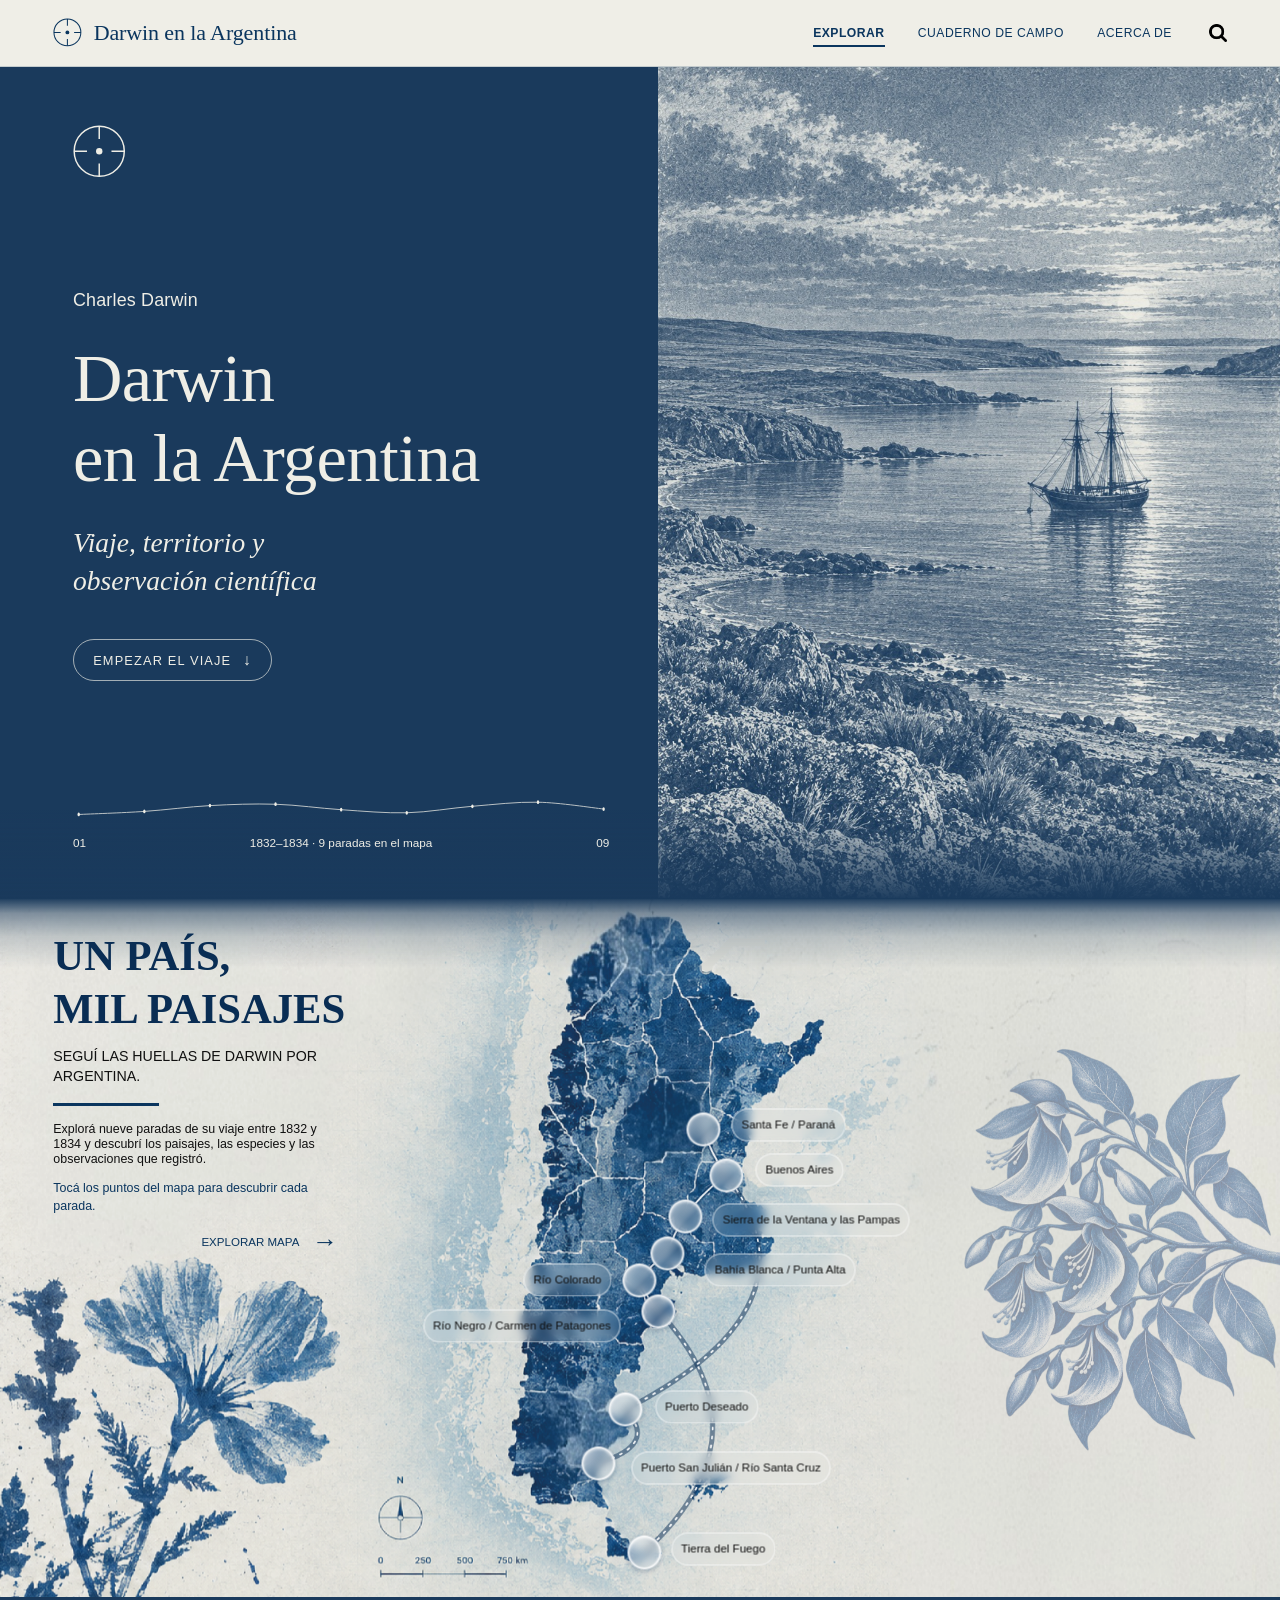
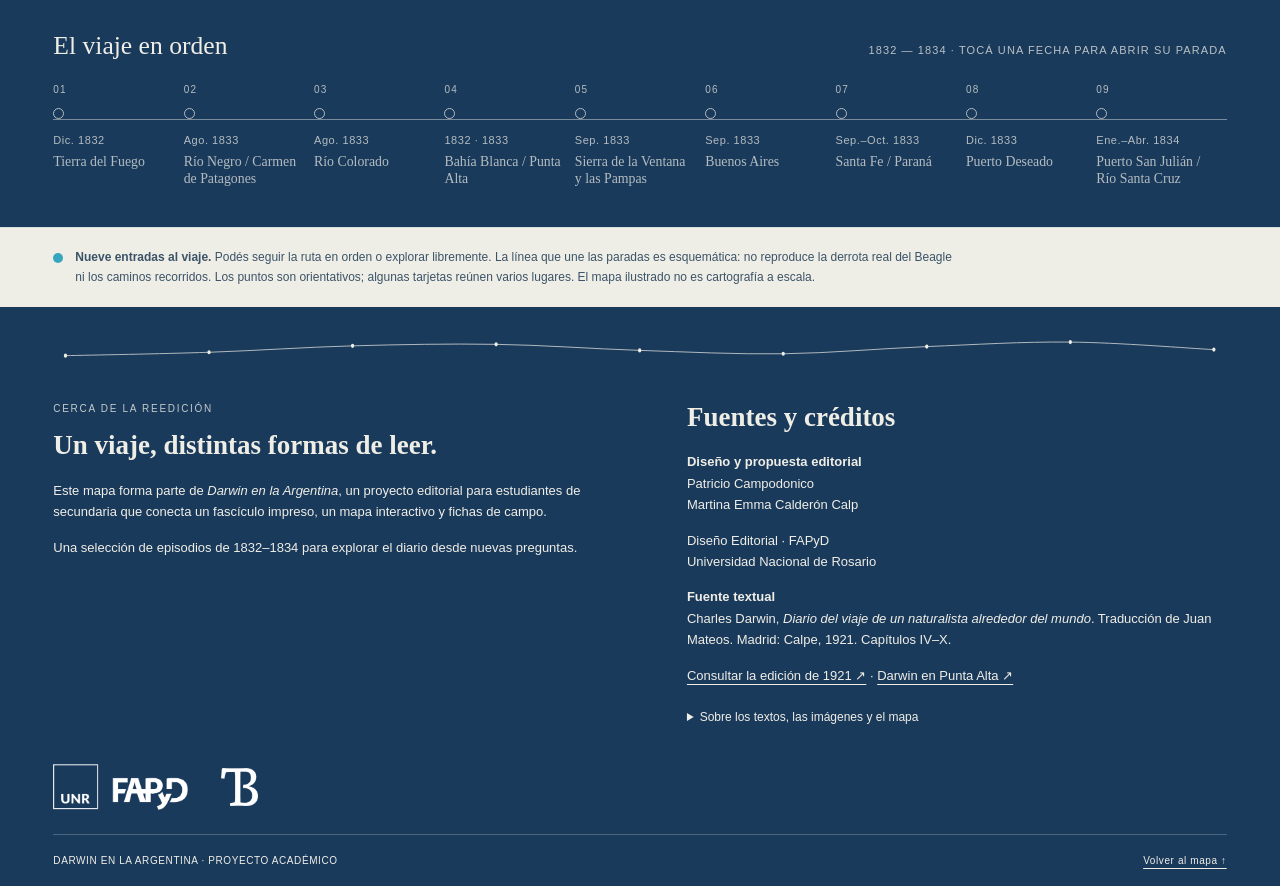
==== index.html @ 051389a2 "Darwin en la Argentina: web del proyecto (Explorar, Cuaderno de campo, Acerca de) Co-Authored-By: Cl" ====
<!doctype html>
<html lang="es-AR">
<head>
  <meta charset="utf-8">
  <meta name="viewport" content="width=device-width, initial-scale=1">
  <meta name="theme-color" content="#0a355e">
  <meta name="description" content="Explorá nueve paradas del viaje de Charles Darwin por Argentina entre 1832 y 1834. Un mapa para descubrir paisajes, observaciones e historias.">
  <title>Explorar — Darwin en la Argentina</title>
  <link rel="stylesheet" href="assets/fonts.css">
  <link rel="stylesheet" href="styles.css">
  <link rel="stylesheet" href="mejoras.css">
  <link rel="stylesheet" href="secciones.css">
  <script src="stops.js" defer></script>
  <script src="registros.js" defer></script>
  <script src="site.js" defer></script>
  <script src="app.js" defer></script>
</head>
<body>
  <a class="skip" href="#mapa">Saltar al mapa</a>
  <div class="site">
    <header class="header">
      <a class="brand" href="#" aria-label="Darwin en la Argentina, inicio">
        <svg class="brand-mark" viewBox="0 0 9 9" aria-hidden="true"><circle cx="4.5" cy="4.5" r="4.2"/><path d="M4.5 0.3V2.4M4.5 6.6V8.7M0.3 4.5H2.4M6.6 4.5H8.7"/><circle class="dot" cx="4.5" cy="4.5" r="0.6"/></svg><strong>Darwin en la Argentina</strong>
      </a>
      <button class="nav-toggle" type="button" aria-expanded="false" aria-controls="site-nav" aria-label="Abrir menú"><span aria-hidden="true"></span></button>
      <nav id="site-nav" aria-label="Navegación principal">
        <a class="current" href="#mapa" aria-current="page">EXPLORAR</a>
        <a href="cuaderno.html">CUADERNO DE CAMPO</a>
        <a href="acerca.html">ACERCA DE</a>
        <span class="future search" role="img" aria-label="Búsqueda, próximamente" title="Búsqueda pendiente"><img src="assets/imgImage2.png" alt="" width="20" height="20"></span>
      </nav>
    </header>
    <section class="cover" aria-labelledby="cover-title">
      <div class="cover-panel">
        <svg class="cover-mark" viewBox="0 0 9 9" aria-hidden="true"><circle cx="4.5" cy="4.5" r="4.3"/><path d="M4.5 0.2V2.4M4.5 6.6V8.8M0.2 4.5H2.4M6.6 4.5H8.8"/><circle class="dot" cx="4.5" cy="4.5" r="0.55"/></svg>
        <div class="cover-heading">
          <p class="cover-author">Charles Darwin</p>
          <h1 id="cover-title" class="cover-title">Darwin<br>en la Argentina</h1>
          <p class="cover-subtitle">Viaje, territorio y<br>observación científica</p>
          <a class="cover-start" href="#mapa">Empezar el viaje <span aria-hidden="true">↓</span></a>
        </div>
        <div class="cover-foot">
          <svg id="cover-route" class="cover-route" viewBox="0 0 188 9" preserveAspectRatio="none" aria-hidden="true"></svg>
          <p class="cover-range"><span>01</span><span>1832–1834 · 9 paradas en el mapa</span><span>09</span></p>
        </div>
      </div>
      <div class="cover-image" role="img" aria-label="Ilustración en cianotipo: el Beagle fondeado en Puerto San Julián al anochecer"></div>
    </section>
    <main id="explorar">
      <section class="intro" aria-labelledby="title">
        <h2 id="title">UN PAÍS,<br>MIL PAISAJES</h2>
        <p class="lead">SEGUÍ LAS HUELLAS DE DARWIN POR ARGENTINA.</p>
        <div class="rule" aria-hidden="true"></div>
        <p class="description">Explorá nueve paradas de su viaje entre 1832 y 1834 y descubrí los paisajes, las especies y las observaciones que registró.</p>
        <p class="map-instruction">Tocá los puntos del mapa para descubrir cada parada.</p>
        <button class="explore" type="button">EXPLORAR MAPA <span aria-hidden="true">→</span></button>
      </section>
      <div class="scene" id="mapa" role="group" aria-label="Mapa del recorrido de Darwin. Elegí una de las nueve paradas." tabindex="-1">
        <div class="scene-zoom">
          <img class="map-art" src="assets/imgFondooooooo.png" alt="Mapa ilustrado de Argentina en azul cianotipo, con motivos botánicos, rosa de los vientos y escala." width="1440" height="888" fetchpriority="high">
          <svg id="route" class="route" viewBox="0 0 1440 888" preserveAspectRatio="none" aria-hidden="true"></svg>
          <div id="markers"></div>
        </div>
      </div>
      <div class="botanical-accent" aria-hidden="true"></div>
      <aside id="card" class="card" aria-labelledby="card-title" hidden>
        <div class="card-toolbar"><span id="card-index"></span><span class="card-grip" aria-hidden="true"></span><button id="close-card" type="button" aria-label="Cerrar tarjeta y volver al mapa">×</button></div>
        <div class="card-scroll">
          <div class="card-copy"><h2 id="card-title" tabindex="-1"></h2><p class="editorial-label">Adaptación editorial · no es una cita textual</p><dl class="card-meta"><dt>Fecha</dt><dd id="card-date"></dd><dt>Lugar</dt><dd id="card-location"></dd></dl><div id="card-body"></div></div>
          <button type="button" class="zoomable" data-lightbox aria-label="Ampliar la ilustración"><img id="card-image" class="card-image" alt="" width="440" height="330"><span class="zoom-hint" aria-hidden="true">Ampliar ⤢</span></button>
          <p class="adaptation">Ilustración generada con ChatGPT. Interpretación visual, no registro documental.</p>
          <div class="card-copy card-references"><p id="card-source"></p><details><summary>Sobre esta ubicación</summary><p id="card-map-note"></p></details></div>
        </div>
        <nav class="card-nav" aria-label="Recorrer las paradas"><button type="button" id="card-prev"><span aria-hidden="true">←</span><span class="card-nav-text"><small>Anterior</small><b></b></span></button><button type="button" id="card-next"><span class="card-nav-text"><small>Siguiente</small><b></b></span><span aria-hidden="true">→</span></button></nav>
      </aside>
      <p id="announcement" class="sr-only" role="status" aria-live="polite"></p>
      <noscript><p class="noscript">Activá JavaScript para abrir las nueve tarjetas del mapa.</p></noscript>
    </main>
    <section class="timeline" aria-labelledby="timeline-title">
      <div class="timeline-head"><h2 id="timeline-title">El viaje en orden</h2><p>1832 — 1834 · tocá una fecha para abrir su parada</p></div>
      <ol id="timeline" class="timeline-track"></ol>
    </section>
    <div class="map-legend"><span class="legend-dot" aria-hidden="true"></span><p><strong>Nueve entradas al viaje.</strong> Podés seguir la ruta en orden o explorar libremente. La línea que une las paradas es esquemática: no reproduce la derrota real del Beagle ni los caminos recorridos. Los puntos son orientativos; algunas tarjetas reúnen varios lugares. El mapa ilustrado no es cartografía a escala.</p></div>
    <footer class="footer" aria-label="Sobre el proyecto, fuentes y créditos">
      <svg class="footer-route" viewBox="0 0 188 9" preserveAspectRatio="none" aria-hidden="true"><path d="M2 6 C5.83 5.85 17.33 5.53 25 5.1 C32.67 4.67 40.33 3.75 48 3.4 C55.67 3.05 63.33 2.80 71 3 C78.67 3.20 86.33 4.18 94 4.6 C101.67 5.02 109.33 5.67 117 5.5 C124.67 5.33 132.33 4.12 140 3.6 C147.67 3.08 155.33 2.27 163 2.4 C170.67 2.53 182.17 4.07 186 4.4"/><ellipse cx="2" cy="6" rx="0.26" ry="0.55"/><ellipse cx="25" cy="5.1" rx="0.26" ry="0.55"/><ellipse cx="48" cy="3.4" rx="0.26" ry="0.55"/><ellipse cx="71" cy="3" rx="0.26" ry="0.55"/><ellipse cx="94" cy="4.6" rx="0.26" ry="0.55"/><ellipse cx="117" cy="5.5" rx="0.26" ry="0.55"/><ellipse cx="140" cy="3.6" rx="0.26" ry="0.55"/><ellipse cx="163" cy="2.4" rx="0.26" ry="0.55"/><ellipse cx="186" cy="4.4" rx="0.26" ry="0.55"/></svg>
      <section aria-labelledby="about-title"><p class="footer-kicker">CERCA DE LA REEDICIÓN</p><h2 id="about-title">Un viaje, distintas formas de leer.</h2><p>Este mapa forma parte de <em>Darwin en la Argentina</em>, un proyecto editorial para estudiantes de secundaria que conecta un fascículo impreso, un mapa interactivo y fichas de campo.</p><p>Una selección de episodios de 1832–1834 para explorar el diario desde nuevas preguntas.</p></section>
      <section aria-labelledby="credits-title"><h2 id="credits-title">Fuentes y créditos</h2><p><strong>Diseño y propuesta editorial</strong><br>Patricio Campodonico<br>Martina Emma Calderón Calp</p><p>Diseño Editorial · FAPyD<br>Universidad Nacional de Rosario</p><p><strong>Fuente textual</strong><br>Charles Darwin, <em>Diario del viaje de un naturalista alrededor del mundo</em>. Traducción de Juan Mateos. Madrid: Calpe, 1921. Capítulos IV–X.</p><p><a href="https://idus.us.es/items/61a1eaa9-7061-4cf5-b1a0-3f38b5c7fd08" target="_blank" rel="noopener noreferrer">Consultar la edición de 1921 ↗</a> · <a href="https://museodarwin.com.ar/darwin-en-punta-alta/" target="_blank" rel="noopener noreferrer">Darwin en Punta Alta ↗</a></p><details class="credit-details"><summary>Sobre los textos, las imágenes y el mapa</summary><p>Los relatos son adaptaciones editoriales contrastadas con el diario. Las observaciones históricas reflejan el conocimiento y la perspectiva de su época.</p><p>El mapa y las imágenes de las tarjetas fueron generados con ChatGPT. Son interpretaciones visuales: no fotografías de los sitios ni reconstrucciones históricas verificadas. El contorno, las divisiones y la escala gráfica del mapa son ilustrativos.</p><p>Para consultar cartografía geográfica: <a href="https://mapa.ign.gob.ar/" target="_blank" rel="noopener noreferrer">Argenmap · Instituto Geográfico Nacional ↗</a>.</p></details></section>
      <div class="footer-logos"><img src="assets/logo-unr-fapyd.png" alt="UNR · FAPyD — Facultad de Arquitectura, Planeamiento y Diseño, Universidad Nacional de Rosario" class="logo-fapyd" loading="lazy"><img src="assets/logo-catedra-bergero.png" alt="Cátedra Bergero · Diseño Editorial" class="logo-catedra" loading="lazy"></div>
      <div class="footer-bottom"><span>DARWIN EN LA ARGENTINA · PROYECTO ACADÉMICO</span><a href="#mapa">Volver al mapa ↑</a></div>
    </footer>
  </div>
</body>
</html>
---- assets/fonts.css ----
@font-face {
  font-family: 'Fraunces';
  font-style: normal;
  font-weight: 400;
  font-display: swap;
  src: url(font-0.woff2) format('truetype');
}
@font-face {
  font-family: 'Inter';
  font-style: normal;
  font-weight: 400;
  font-display: swap;
  src: url(font-1.woff2) format('truetype');
}
@font-face {
  font-family: 'Inter';
  font-style: normal;
  font-weight: 600;
  font-display: swap;
  src: url(font-2.woff2) format('truetype');
}
@font-face {
  font-family: 'Inter';
  font-style: normal;
  font-weight: 700;
  font-display: swap;
  src: url(font-3.woff2) format('truetype');
}

@font-face {
  font-family: 'Playfair Display';
  font-style: normal;
  font-weight: 600;
  font-display: swap;
  src: url(playfair-display-semibold.ttf) format('truetype');
}

@font-face {
  font-family: 'Playfair Display';
  font-style: normal;
  font-weight: 400;
  font-display: swap;
  src: url(playfair-display.ttf) format('truetype');
}
@font-face {
  font-family: 'Playfair Display';
  font-style: italic;
  font-weight: 400;
  font-display: swap;
  src: url(playfair-display-italic.ttf) format('truetype');
}
---- styles.css ----
:root{--ink:#0a355e;--title:#092d54;--paper:#efeee6;--cyan:#35a6be;font-family:Inter,Arial,sans-serif;color:#101010;background:white;font-synthesis:none}
*{box-sizing:border-box}body{margin:0}button,a{-webkit-tap-highlight-color:transparent}button{font:inherit}button,a{touch-action:manipulation}button{cursor:pointer}a{color:inherit}button:focus-visible,a:focus-visible,[tabindex]:focus-visible{outline:3px solid var(--ink);outline-offset:5px}.skip{position:fixed;left:16px;top:-100px;padding:12px;background:white;z-index:50}.skip:focus{top:16px}.site{position:relative;width:100%;max-width:1920px;margin:auto;container-type:inline-size}.header{position:absolute;inset:0 0 auto;z-index:5;height:6.52778cqw;background:#cecece;display:flex;align-items:center;justify-content:space-between;padding:0 2.43cqw 0 4.16667cqw;color:var(--ink)}.brand{text-decoration:none;display:flex;flex-direction:column;gap:.14cqw}.brand strong{font-size:1.66667cqw;line-height:1.15;font-weight:700}.brand span{display:flex;align-items:center;gap:.35cqw;font-size:.97222cqw}.brand i{height:2px;background:var(--ink);width:10cqw}.header nav{display:flex;align-items:center;gap:2.57cqw;font-size:1.11111cqw;white-space:nowrap}.header nav a{text-decoration:none;padding:7px 0}.current{font-weight:700;position:relative}.current:after{content:'';position:absolute;left:0;right:0;bottom:3px;height:2px;background:var(--ink)}.future{cursor:default}.search{margin-left:-1.3cqw}.search img{display:block;width:1.38889cqw;height:1.38889cqw}main{position:relative}.scene{position:relative;aspect-ratio:1440/888;overflow:hidden;isolation:isolate}.map-art{position:absolute;inset:0;width:100%;height:100%;object-fit:cover;z-index:-1}.intro{position:absolute;z-index:2;top:9.58333cqw;left:4.16667cqw;width:22.22222cqw}.intro h1{margin:0;font-family:"Playfair Display",Georgia,serif;font-size:3.33333cqw;font-weight:600;line-height:1.23;color:var(--title)}.lead{margin:.9cqw 0 0;font-size:1.11111cqw;line-height:1.2}.rule{width:8.26389cqw;height:3px;background:var(--ink);margin:1.8cqw 0 1cqw}.description{font-size:.97222cqw;line-height:1.2;margin:0}.explore{display:flex;align-items:center;justify-content:flex-end;gap:1cqw;width:100%;border:0;background:transparent;color:var(--ink);font-size:.90278cqw;padding:0;margin-top:2.25cqw}.explore span{font-size:2cqw;line-height:1}.marker{position:absolute;left:calc(var(--x)/1440*100%);top:calc(var(--y)/888*100%);width:3.05556cqw;height:3.05556cqw;padding:0;border:0;background:transparent;transform:translate(-50%,-50%);color:#111;z-index:1}.marker-icon{display:block;width:38px;height:38px;transform:scale(var(--marker-scale,1));transform-origin:top left;position:absolute;left:calc(50% - 1.31944cqw);top:calc(50% - 1.31944cqw);filter:drop-shadow(0 1px 2px #092d5420);transition:filter .18s}.marker-label{position:absolute;left:calc((var(--lx) - var(--x) + 22)/1440*100cqw);top:calc((var(--ly) - var(--y) + 22)/1440*100cqw);font-size:.90278cqw;font-weight:400;white-space:nowrap;border:1px solid #ffffffa6;border-radius:69px;background:#ffffff1a;backdrop-filter:blur(5px);padding:.69444cqw;line-height:1.15;transition:background .18s,color .18s}.marker:hover,.marker:focus-visible,.marker[aria-expanded=true]{z-index:3}.marker:hover .marker-label,.marker:focus-visible .marker-label,.marker[aria-expanded=true] .marker-label{background:#0a355e;color:#fff}.marker[aria-expanded=true] .marker-icon{filter:drop-shadow(0 0 4px #0a355e) brightness(1.08)}.card{position:absolute;z-index:4;right:1.4%;top:calc(6.52778cqw + 20px);width:27.2%;max-height:calc(100% - 6.52778cqw - 40px);border:1px solid #ffffffb3;border-radius:16px;background:rgba(239,238,230,.94);backdrop-filter:blur(14px);box-shadow:0 10px 35px #092d541c;overflow:hidden;display:flex;flex-direction:column;animation:reveal .2s ease-out}.card[hidden]{display:none}.card-toolbar{display:flex;align-items:center;justify-content:space-between;gap:10px;padding:8px 10px 0 22px;color:var(--ink);flex:none}.card-toolbar span{font-size:10px;letter-spacing:.1em}.card-toolbar button{border:0;background:transparent;color:var(--ink);font-size:30px;line-height:1;width:40px;height:40px;border-radius:50%}.card-toolbar button:hover{background:#0a355e12}.card-scroll{overflow-y:auto;overscroll-behavior:contain;scrollbar-width:thin;scrollbar-color:#0a355e66 transparent}.card-copy{padding:0 24px 10px}.card h2{font-family:"Playfair Display",Georgia,serif;font-size:24px;line-height:1.2;font-weight:600;color:var(--title);margin:4px 0 24px}.card .date{font-size:13px;line-height:1.4;margin-bottom:20px}.card p{font-size:14px;line-height:1.45;margin:0 0 18px}.card p:last-child{margin-bottom:0}.card-image{display:block;width:calc(100% - 20px);height:auto;aspect-ratio:4/3;object-fit:cover;margin:0 10px 10px}.card .adaptation{font-size:10px;color:#4b6073;padding:2px 24px 16px;line-height:1.5}.sr-only{position:absolute;width:1px;height:1px;padding:0;margin:-1px;overflow:hidden;clip:rect(0,0,0,0);white-space:nowrap;border:0}.noscript{padding:20px;color:var(--ink)}@keyframes reveal{from{opacity:0;transform:translateX(12px)}to{opacity:1;transform:none}}
@media(max-width:899px){.header{position:relative;height:auto;min-height:90px;padding:18px 20px;gap:20px;align-items:flex-start}.brand strong{font-size:18px}.brand span{font-size:11px;gap:5px}.brand i{width:64px}.header nav{font-size:12px;gap:0}.header .future{display:none}.intro{position:relative;top:auto;left:auto;width:auto;padding:26px 24px 20px;background:var(--paper)}.intro h1{font-size:36px;line-height:1.12}.lead{font-size:13px;line-height:1.4;max-width:380px;margin-top:16px}.rule{width:90px;margin:16px 0;height:2px}.description{font-size:13px;line-height:1.45;max-width:380px}.explore{font-size:12px;gap:12px;margin-top:14px;max-width:380px}.explore span{font-size:26px}.scene{aspect-ratio:700/794;background:var(--paper);scroll-margin-top:12px}.map-art{width:205.714286%;height:111.83879%;left:-61.42857%;top:-11.83879%;max-width:none}.marker{left:calc((var(--x) - 430)/700*100%);top:calc((var(--y) - 94)/794*100%);width:44px;height:44px}.marker-icon{left:7px;top:7px;transform:scale(.7894737)}.marker-label{left:calc((var(--lx) - var(--x))/700*100cqw + 22px);top:calc((var(--ly) - var(--y))/700*100cqw + 22px);font-size:clamp(9px,1.85cqw,13px);padding:5px;max-width:42cqw;white-space:normal;text-align:left;width:max-content;line-height:1.1}.card{position:relative;top:auto;right:auto;width:calc(100% - 32px);max-height:70vh;margin:0 16px 24px;background:var(--paper);scroll-margin-top:12px}.card-copy{padding:0 24px 14px}.card h2{font-size:26px}.card p{font-size:15px;line-height:1.5}.card-toolbar span{font-size:11px}.card-image{max-height:420px;object-fit:contain}.card[hidden]{margin:0}.site:has(.card:not([hidden])){background:var(--paper)}}
.intro h1{white-space:nowrap}
@media(max-width:899px){.marker{width:30px;height:30px;border-radius:50%}.marker-icon{left:0;top:0}.marker-label{left:calc((var(--lx) - var(--x))/700*100cqw + 15px);top:calc((var(--ly) - var(--y))/700*100cqw + 15px)}}
.lead{line-height:1.4}.rule{margin:1.25cqw 0}.map-instruction{font-size:.97222cqw;line-height:1.45;margin:1cqw 0 0;color:var(--ink)}.explore{margin-top:1.1cqw}.card h2{margin-bottom:12px}.card .editorial-label{font-size:10px;line-height:1.5;letter-spacing:.025em;color:#496174;margin:0 0 20px}.card-meta{margin:0 0 22px;padding-bottom:18px;border-bottom:1px solid #0a355e26;font-size:13px;line-height:1.5}.card-meta dt{font-size:10px;text-transform:uppercase;letter-spacing:.12em;color:var(--ink);font-weight:700;margin:12px 0 4px}.card-meta dd{margin:0}.card h3{font:600 18px/1.3 "Playfair Display",Georgia,serif;color:var(--ink);margin:24px 0 10px}.observation-tags{list-style:none;padding:0;margin:0;display:flex;flex-wrap:wrap;gap:6px}.observation-tags li{font-size:12px;border:1px solid #0a355e33;color:var(--ink);border-radius:20px;padding:5px 9px}.card .highlight{padding:12px 14px;border-left:2px solid var(--ink);background:#0a355e08}.card-references{padding-top:0;padding-bottom:20px}.card-references p,.card-references summary{font-size:11px;line-height:1.5}.card-references details p{margin-top:10px}.card-references summary{color:var(--ink);cursor:pointer}.map-legend{display:flex;align-items:flex-start;gap:12px;padding:20px 4.16667%;background:var(--paper);color:#3b5368;border-top:1px solid #0a355e16}.map-legend p{max-width:880px;font-size:12px;line-height:1.6;margin:0}.legend-dot{width:10px;height:10px;border-radius:50%;background:var(--cyan);margin-top:5px;flex:none}.footer{background:var(--paper);color:var(--ink);border-top:1px solid #0a355e55;padding:38px 4.16667% 18px;display:grid;grid-template-columns:1fr 1fr;gap:24px 8%}.footer h2{font:600 27px/1.2 "Playfair Display",Georgia,serif;margin:0 0 18px}.footer p{font-size:13px;line-height:1.65;margin:0 0 14px;max-width:530px}.footer .footer-kicker{font-size:10px;letter-spacing:.17em;margin-bottom:12px}.footer a{text-underline-offset:4px}.footer strong{font-weight:600}.credit-details summary{font-size:12px;cursor:pointer;line-height:1.5;padding:8px 0}.credit-details p{font-size:12px;margin-top:10px}.footer-bottom{grid-column:1/-1;display:flex;justify-content:space-between;gap:16px;border-top:1px solid #0a355e2b;padding-top:18px;font-size:10px;letter-spacing:.06em;line-height:1.5}.footer-bottom a{white-space:nowrap}
@media(max-width:899px){.map-instruction{font-size:13px;margin-top:14px}.rule{margin:16px 0}.explore{margin-top:16px}.footer{grid-template-columns:1fr;padding:30px 24px 20px;gap:20px}.footer h2{font-size:25px}.footer p{font-size:13px}.footer-bottom{flex-direction:column;align-items:flex-start}.map-legend{padding:18px 24px}.card .editorial-label{font-size:11px}.card-meta{font-size:14px}}
@media(prefers-reduced-motion:reduce){*,*:before,*:after{animation:none!important;transition:none!important;scroll-behavior:auto!important}}

/* Editorial refinement: preserve the map and marker coordinates. */
.header{height:7.2cqw;gap:4cqw;padding-right:4.16667cqw;background-color:var(--paper);background-image:linear-gradient(#efeee638,#efeee638),url('assets/imgFondooooooo.png');background-size:auto,400% auto;background-position:center,left 12%;border-bottom:1px solid #0a355e40}
.brand{flex-shrink:0;gap:.28cqw}.brand strong{font-family:"Playfair Display",Georgia,serif;font-weight:600;font-size:1.8cqw;letter-spacing:.01em}
.header nav{gap:2.6cqw;font-size:1.04cqw}.header nav a{padding:12px 0}.current:after{bottom:5px;height:2px}.header .future{color:#3f5970}.search{margin-left:.3cqw}
.card{top:calc(7.2cqw + 20px);max-height:calc(100% - 7.2cqw - 10cqw)}
.botanical-accent{position:absolute;right:0;top:25%;width:26%;height:62%;background-image:url('assets/botanica-ceibo.png');background-repeat:no-repeat;background-size:contain;background-position:right center;opacity:.40;pointer-events:none;user-select:none;z-index:0}
@media(max-width:899px){
 .header{height:auto;min-height:112px;padding:20px 24px 14px;flex-wrap:wrap;gap:16px;background-size:auto,400% auto}
 .brand{gap:4px}.brand strong{font-size:20px}.header nav{width:100%;justify-content:space-between;gap:12px;font-size:11px}.header .future{display:inline}.header .search{display:block;margin:0}.search img{width:18px;height:18px}.header nav a{padding:7px 0}.current:after{bottom:0}
 .botanical-accent{display:none}.card{top:auto;max-height:70vh}
}
@media(max-width:359px){.header{padding-left:18px;padding-right:18px}.header nav{font-size:10px;gap:8px}}

/* Frosted white markers; the active point retains its original cyan. */
.marker-icon{border-radius:50%;border:2px solid rgba(255,255,255,.9);background:linear-gradient(135deg,rgba(255,255,255,.68),rgba(255,255,255,.18) 60%,rgba(255,255,255,.36));backdrop-filter:blur(5px);-webkit-backdrop-filter:blur(5px);box-shadow:inset 0 1px 3px #ffffffb3,0 2px 6px #092d5433;transition:background .18s,box-shadow .18s,filter .18s}
.marker[aria-expanded=true] .marker-icon{border:0;background: url('assets/imgEllipse12.svg') center/100% 100% no-repeat;backdrop-filter:none;-webkit-backdrop-filter:none;box-shadow:none}
---- mejoras.css ----
/* Mejoras de experiencia web: portada, encabezado fijo, ruta, línea de tiempo,
   recorrido entre fichas, conexiones con el cuaderno, movimiento y pantallas angostas.
   Se carga después de styles.css / cuaderno.css / acerca.css y no cambia las coordenadas del mapa. */
:root{--deep:#1A3A5C;--header-h:5.2cqw}
html{scroll-behavior:smooth}
.site{--header-h:clamp(58px,5.2cqw,92px)}

/* ── Encabezado fijo, en papel ── */
.header{position:sticky;inset:0 auto auto;top:0;left:auto;right:auto;z-index:20;height:var(--header-h);background-color:#efeee6f2;background-image:none;backdrop-filter:blur(10px);-webkit-backdrop-filter:blur(10px);border-bottom:1px solid #0a355e2e}
.brand strong{font-size:clamp(17px,1.55cqw,27px);letter-spacing:.02em}
.brand span{font-size:clamp(10px,.82cqw,14px);letter-spacing:.08em}
.header nav{font-size:clamp(11px,.95cqw,16px);letter-spacing:.04em}
.header nav a{position:relative;transition:opacity .15s}
.header nav a:not(.current):after{content:'';position:absolute;left:0;right:0;bottom:5px;height:2px;background:var(--ink);transform:scaleX(0);transform-origin:left;transition:transform .22s ease}
.header nav a:not(.current):hover:after{transform:scaleX(1)}
.nav-toggle{display:none}
#mapa,.notebook-controls,.record-grid{scroll-margin-top:var(--header-h)}

/* ── Portada: toma la tapa del libro (panel azul + imagen a sangre) ── */
.cover{display:grid;grid-template-columns:51.4% 1fr;min-height:max(460px,min(70.5cqw,calc(100svh - var(--header-h))));background:var(--deep);color:var(--paper);overflow:hidden}
.cover-panel{display:grid;grid-template-rows:auto 1fr auto;padding:clamp(28px,4.6cqw,84px) clamp(24px,3.8cqw,72px) clamp(26px,4cqw,72px) clamp(24px,5.7cqw,110px);min-width:0}
.cover-mark{width:clamp(34px,4.1cqw,72px);height:clamp(34px,4.1cqw,72px);overflow:visible}
.cover-mark circle,.cover-mark path{fill:none;stroke:currentColor;stroke-width:.25}
.cover-mark .dot{fill:currentColor;stroke:none}
.cover-heading{align-self:center;padding:clamp(18px,2.4cqw,44px) 0}
.cover-author{margin:0 0 clamp(14px,2.2cqw,38px);font-size:clamp(13px,1.4cqw,24px);letter-spacing:.01em}
.cover-title{margin:0;font:400 clamp(38px,5.35cqw,98px)/1.16 "Playfair Display",Georgia,serif;letter-spacing:-.01em;white-space:nowrap}
.cover-subtitle{margin:clamp(14px,2cqw,36px) 0 0;font:italic 400 clamp(17px,2.15cqw,40px)/1.4 "Playfair Display",Georgia,serif}
.cover-start{display:inline-flex;align-items:center;gap:.9em;margin-top:clamp(22px,3cqw,54px);padding:.95em 1.5em;border:1px solid #efeee6a6;border-radius:999px;color:inherit;text-decoration:none;font-size:clamp(12px,1cqw,17px);letter-spacing:.09em;text-transform:uppercase;transition:background .2s,color .2s}
.cover-start span{font-size:1.25em;line-height:1;animation:nudge 1.8s ease-in-out infinite}
.cover-start:hover,.cover-start:focus-visible{background:var(--paper);color:var(--deep)}
.cover-start:focus-visible,.cover .cover-start:focus-visible{outline-color:var(--paper)}
.cover-route{display:block;width:100%;height:clamp(18px,2.4cqw,44px);overflow:visible}
.cover-route path{fill:none;stroke:currentColor;stroke-width:1;vector-effect:non-scaling-stroke;opacity:.75}
.cover-route ellipse{fill:currentColor}
.cover-range{display:flex;justify-content:space-between;gap:12px;margin:clamp(8px,.9cqw,16px) 0 0;font-size:clamp(10px,.92cqw,16px)}
.cover-image{background:url('assets/portada-san-julian.jpg') center 42%/cover no-repeat;min-height:0}
.cover-heading>*,.cover-mark,.cover-foot{animation:rise .8s cubic-bezier(.2,.7,.2,1) both}
.cover-author{animation-delay:.08s}.cover-title{animation-delay:.16s}.cover-subtitle{animation-delay:.26s}.cover-start{animation-delay:.38s}.cover-foot{animation-delay:.5s}
.cover-image{animation:unveil 1.4s ease-out both}
@keyframes rise{from{opacity:0;transform:translateY(14px)}to{opacity:1;transform:none}}
@keyframes unveil{from{opacity:0;transform:scale(1.04)}to{opacity:1;transform:none}}
@keyframes nudge{0%,100%{transform:none}50%{transform:translateY(4px)}}

/* ── Mapa: la lámina trae dibujada arriba la franja del encabezado original (7,2 cqw);
   se recorta para que el mapa empiece limpio debajo de la portada. ── */
#explorar{margin-top:-7.2cqw}
.scene{clip-path:inset(7.2cqw 0 0 0)}
#mapa{scroll-margin-top:calc(var(--header-h) - 7.2cqw)}
.intro h2{margin:0;font-family:"Playfair Display",Georgia,serif;font-size:3.33333cqw;font-weight:600;line-height:1.23;color:var(--title);white-space:nowrap}
.card{top:calc(7.2cqw + 20px);max-height:calc(100% - 7.2cqw - 40px)}
.scene-zoom{position:absolute;inset:0;transition:transform .9s cubic-bezier(.3,.7,.2,1);will-change:transform}
.scene-zoom.zoomed{transform:scale(1.08)}
.scene-zoom .map-art{z-index:0}
#markers{position:absolute;inset:0;z-index:2}
/* La flor de la derecha acompaña el zoom del mapa al abrir una parada */
.botanical-accent{transform-origin:right center;transition:transform .9s cubic-bezier(.3,.7,.2,1);will-change:transform}
.card-open .botanical-accent{transform:scale(1.08)}

/* Unión portada → mapa: la imagen de la portada se funde en azul y el azul se disuelve sobre el mapa */
.cover{position:relative}
.cover:after{content:'';position:absolute;left:0;right:0;bottom:0;height:clamp(40px,7cqw,130px);background:linear-gradient(to bottom,#1a3a5c00,#1a3a5cb3 70%,#1a3a5c);pointer-events:none}
.cover-panel{position:relative;z-index:1}
#explorar:before{content:'';position:absolute;left:0;right:0;top:calc(7.2cqw - 2px);height:clamp(36px,5.5cqw,104px);background:linear-gradient(to bottom,#1a3a5c,#1a3a5c80 22%,#1a3a5c2e 55%,#1a3a5c00);pointer-events:none;z-index:1}

/* Ruta */
.route{position:absolute;inset:0;width:100%;height:100%;z-index:1;pointer-events:none;overflow:visible}
.route path{fill:none;stroke-linecap:round;stroke-linejoin:round}
.route-draw{stroke:#fff;stroke-width:12;stroke-dasharray:1;stroke-dashoffset:1;transition:stroke-dashoffset .75s ease-in-out;transition-delay:calc(var(--i)*.42s + .2s)}
.in-view .route-draw{stroke-dashoffset:0}
.route-halo{stroke:#092d54;stroke-width:5;opacity:.5;vector-effect:non-scaling-stroke;transition:opacity .3s}
.route-line{stroke:#fff;stroke-width:1.8;opacity:.9;vector-effect:non-scaling-stroke;transition:opacity .3s,stroke-width .3s}
.route-leg.sea .route-line{stroke-dasharray:2 7}
.route-leg.done .route-line{opacity:1;stroke-width:2.6;stroke:#9ff0fb}.route-leg.done .route-halo{opacity:.85}

/* Marcadores: pulso suave */
.marker-icon:after{content:'';position:absolute;inset:-3px;border-radius:50%;border:2px solid #ffffffd9;opacity:0;animation:pulse 3.2s ease-out infinite;animation-delay:calc(var(--order,0)*.35s)}
.marker:hover .marker-icon:after,.marker[aria-expanded=true] .marker-icon:after{animation:none}
.marker-icon{transition:transform .2s,background .18s,box-shadow .18s,filter .18s}
.marker:hover .marker-icon{box-shadow:inset 0 1px 3px #ffffffb3,0 0 0 6px #ffffff40,0 2px 6px #092d5433}
@keyframes pulse{0%{transform:scale(.9);opacity:.85}70%,100%{transform:scale(1.9);opacity:0}}

/* ── Tarjeta ── */
.card{animation:card-in .42s cubic-bezier(.2,.75,.2,1)}
.card.swap .card-scroll{animation:swap .34s ease-out}
@keyframes card-in{from{opacity:0;transform:translateX(28px)}to{opacity:1;transform:none}}
@keyframes swap{from{opacity:0;transform:translateY(10px)}to{opacity:1;transform:none}}
.card-scroll{flex:1;min-height:0}
.card-grip{display:none}
.observation-tags li:has(a){padding:0;border-color:var(--ink)}
.observation-tags a{display:block;padding:5px 9px;border-radius:20px;text-decoration:none;font-weight:600;transition:background .15s,color .15s}
.observation-tags a:hover,.observation-tags a:focus-visible{background:var(--ink);color:#fff}
.related-records{list-style:none;margin:0;padding:0;display:grid;gap:6px}
.related-records a{display:flex;align-items:center;gap:12px;padding:6px 10px 6px 6px;border:1px solid #0a355e26;background:#ffffff59;color:var(--ink);text-decoration:none;transition:border-color .15s,background .15s,transform .15s}
.related-records a:hover,.related-records a:focus-visible{border-color:var(--ink);background:#fff;transform:translateX(3px)}
.related-records img{width:56px;height:42px;object-fit:cover;flex:none}
.related-records span{display:flex;flex-direction:column;gap:2px;min-width:0;flex:1}
.related-records small{font-size:9px;letter-spacing:.1em;color:#496174}
.related-records b{font:600 14px/1.25 "Playfair Display",Georgia,serif;letter-spacing:.02em}
.related-records i{font-style:normal;font-size:13px}
.card-nav{flex:none;display:grid;grid-template-columns:1fr 1fr;border-top:1px solid #0a355e26;background:#efeee6}
.card-nav button{display:flex;align-items:center;gap:10px;min-height:56px;padding:9px 14px;border:0;background:transparent;color:var(--ink);text-align:left;font-size:18px;min-width:0;transition:background .15s}
.card-nav button+button{border-left:1px solid #0a355e26;justify-content:flex-end;text-align:right}
.card-nav button:hover:not(:disabled){background:#0a355e10}
.card-nav button:disabled{opacity:.38;cursor:default}
.card-nav-text{display:flex;flex-direction:column;gap:2px;min-width:0}
.card-nav small{font-size:9px;letter-spacing:.12em;text-transform:uppercase;color:#496174}
.card-nav b{font-size:12px;font-weight:600;line-height:1.25;overflow:hidden;text-overflow:ellipsis;white-space:nowrap}
.card-nav button:focus-visible{outline-offset:-3px}

/* Ilustraciones ampliables */
.zoomable{position:relative;display:block;width:100%;padding:0;border:0;background:transparent;cursor:zoom-in;overflow:hidden}
.zoomable img{transition:transform .5s ease}
.zoomable:hover img{transform:scale(1.03)}
.zoom-hint{position:absolute;right:20px;bottom:20px;padding:6px 10px;border-radius:999px;background:#092d54cc;color:#fff;font-size:10px;letter-spacing:.08em;opacity:0;transform:translateY(4px);transition:opacity .2s,transform .2s;pointer-events:none}
.record-visual .zoom-hint{right:12px;bottom:12px}
.zoomable:hover .zoom-hint,.zoomable:focus-visible .zoom-hint{opacity:1;transform:none}
.record-visual .zoomable{height:100%}
.lightbox{border:0;padding:0;margin:0;width:100vw;height:100dvh;max-width:none;max-height:none;background:#061d36f2;color:#efeee6;cursor:zoom-out}
.lightbox[open]{display:grid;place-items:center;animation:fade .25s ease-out}
.lightbox::backdrop{background:#061d36}
.lightbox figure{margin:0;display:grid;gap:14px;justify-items:center;padding:56px 20px 24px;max-width:100%;max-height:100%}
.lightbox img{display:block;max-width:min(94vw,1448px);max-height:calc(100dvh - 130px);width:auto;height:auto;box-shadow:0 20px 60px #0008;animation:grow .3s cubic-bezier(.2,.7,.2,1);cursor:default}
.lightbox figcaption{font-size:12px;letter-spacing:.06em;text-align:center}
.lightbox-close{position:absolute;top:12px;right:14px;width:46px;height:46px;border:1px solid #efeee666;border-radius:50%;background:transparent;color:inherit;font-size:28px;line-height:1}
.lightbox-close:hover{background:#efeee622}.lightbox-close:focus-visible{outline-color:#efeee6}
@keyframes fade{from{opacity:0}to{opacity:1}}
@keyframes grow{from{opacity:0;transform:scale(.96)}to{opacity:1;transform:none}}

/* ── Línea de tiempo ── */
.timeline{background:var(--deep);color:var(--paper);padding:34px 4.16667% 30px}
.timeline-head{display:flex;justify-content:space-between;align-items:baseline;gap:20px;flex-wrap:wrap;margin-bottom:22px}
.timeline-head h2{margin:0;font:400 clamp(22px,2cqw,32px)/1.2 "Playfair Display",Georgia,serif}
.timeline-head p{margin:0;font-size:11px;letter-spacing:.1em;text-transform:uppercase;opacity:.75}
.timeline-track{list-style:none;margin:0;padding:0;display:grid;grid-template-columns:repeat(9,minmax(0,1fr));position:relative}
.timeline-track:before{content:'';position:absolute;left:0;right:0;top:35px;height:1px;background:#efeee673}
.timeline-stop{position:relative;display:flex;flex-direction:column;align-items:flex-start;gap:7px;width:100%;height:100%;padding:0 10px 10px 0;border:0;background:transparent;color:inherit;text-align:left;opacity:.72;transition:opacity .2s}
.timeline-stop:hover,.timeline-stop.current{opacity:1}
.timeline-number{font-size:10px;letter-spacing:.12em}
.timeline-dot{width:11px;height:11px;margin:6px 0 8px;border-radius:50%;border:1px solid var(--paper);background:var(--deep);position:relative;transition:background .2s,box-shadow .2s,transform .2s}
.timeline-stop:hover .timeline-dot{background:var(--paper)}
.timeline-stop.current .timeline-dot{background:#7fe9f7;border-color:#fff;transform:scale(1.25);box-shadow:0 0 0 5px #7fe9f733}
.timeline-when{font-size:11px;letter-spacing:.05em}
.timeline-name{font:400 clamp(13px,1.08cqw,17px)/1.25 "Playfair Display",Georgia,serif}
.timeline-stop.current .timeline-name{text-decoration:underline;text-underline-offset:4px}
.timeline-stop:focus-visible{outline-color:var(--paper)}

/* ── Cuaderno ── */
.record-card{transition:border-color .2s,box-shadow .25s,transform .25s}
.record-card:hover{transform:translateY(-4px);box-shadow:0 12px 28px #0a355e1f}
.record-card .record-visual img{transition:transform .6s ease}
.record-card:hover .record-visual img{transform:scale(1.045)}
.record-read{transition:transform .2s}.record-card:hover .record-read{transform:translateX(4px)}
#record-dialog[open]{animation:panel-in .38s cubic-bezier(.2,.75,.2,1)}
#record-dialog[open]::backdrop{animation:fade .3s ease-out}
@keyframes panel-in{from{transform:translateX(40px);opacity:0}to{transform:none;opacity:1}}
.record-map-link{display:flex;align-items:center;gap:10px;margin-top:28px;padding:15px 18px;background:var(--deep);color:var(--paper);text-decoration:none;font-size:13px;letter-spacing:.03em;transition:background .2s}
.record-map-link[hidden]{display:none}
.record-map-link span:nth-child(2){flex:1}
.record-map-link span:last-child{transition:transform .2s}
.record-map-link:hover{background:#0a2a47}.record-map-link:hover span:last-child{transform:translateX(4px)}

/* ── Aparición al hacer scroll ── */
.reveal{opacity:0;transform:translateY(18px);transition:opacity .6s ease var(--reveal-delay,0ms),transform .6s cubic-bezier(.2,.7,.2,1) var(--reveal-delay,0ms)}
.reveal.is-visible{opacity:1;transform:none}
.record-grid>li.reveal.is-visible{transform:none}

/* ── Pantallas angostas ── */
@media(max-width:899px){
  .site{--header-h:60px}
  .header{position:sticky;height:var(--header-h);min-height:0;padding:0 14px 0 20px;flex-wrap:nowrap;align-items:center;gap:12px}
  .brand strong{font-size:16px}.brand span{font-size:9.5px}.brand i{width:44px}
  .nav-toggle{display:grid;place-items:center;width:44px;height:44px;border:0;background:transparent;color:var(--ink);flex:none}
  .nav-toggle span,.nav-toggle span:before,.nav-toggle span:after{display:block;width:22px;height:2px;background:currentColor;transition:transform .25s,background .2s}
  .nav-toggle span{position:relative}.nav-toggle span:before,.nav-toggle span:after{content:'';position:absolute;left:0}
  .nav-toggle span:before{top:-7px}.nav-toggle span:after{top:7px}
  .nav-toggle[aria-expanded=true] span{background:transparent}
  .nav-toggle[aria-expanded=true] span:before{transform:translateY(7px) rotate(45deg)}
  .nav-toggle[aria-expanded=true] span:after{transform:translateY(-7px) rotate(-45deg)}
  .header nav{position:absolute;top:100%;left:0;right:0;width:auto;display:flex;flex-direction:column;align-items:stretch;gap:0;padding:6px 20px 14px;background:#efeee6;border-bottom:1px solid #0a355e40;box-shadow:0 14px 24px #092d541f;font-size:13px;visibility:hidden;opacity:0;transform:translateY(-8px);transition:opacity .2s,transform .2s,visibility .2s}
  .header nav.open{visibility:visible;opacity:1;transform:none}
  .header nav a{padding:15px 0;border-bottom:1px solid #0a355e1f}
  .header nav a:after,.current:after{display:none}
  .header .future,.header .search{display:none}

  .cover{grid-template-columns:1fr;grid-template-rows:minmax(150px,34svh) auto;height:auto;min-height:calc(100svh - var(--header-h))}
  .cover-image{grid-row:1;background-position:center 55%}
  .cover-panel{grid-row:2;padding:26px 24px 26px;gap:22px}
  .cover-mark{width:34px;height:34px}
  .cover-heading{padding:0}
  .cover-author{font-size:14px;margin-bottom:14px}
  .cover-title{font-size:clamp(36px,11.5vw,56px);white-space:normal}
  .cover-subtitle{font-size:19px;margin-top:14px}
  .cover-start{font-size:12px;margin-top:24px}
  .cover-range{font-size:10px}

  #explorar{margin-top:0}.scene{clip-path:none}#explorar:before{top:0;height:44px}#mapa{scroll-margin-top:var(--header-h)}
  .intro{top:auto}
  .intro h2{font-size:36px;line-height:1.12}
  .route-line{stroke-width:1.4}.route-halo{stroke-width:4}

  /* Tarjeta como panel inferior */
  .card{position:fixed;left:0;right:0;bottom:0;top:auto;width:auto;max-height:84svh;margin:0;z-index:30;border-radius:18px 18px 0 0;border:0;border-top:1px solid #0a355e33;box-shadow:0 -14px 40px #092d5440;animation:sheet-in .4s cubic-bezier(.2,.75,.2,1);transition:transform .2s}
  .card-toolbar{position:relative;padding-top:16px;touch-action:none}
  .card-grip{display:block;position:absolute;left:50%;top:7px;width:42px;height:4px;margin-left:-21px;border-radius:4px;background:#0a355e40}
  .card-toolbar span.card-grip{font-size:0}
  .card-image{max-height:none;object-fit:cover}
  .card-nav button{min-height:60px}
  .site:has(.card:not([hidden])){background:transparent}
  @keyframes sheet-in{from{transform:translateY(100%)}to{transform:none}}

  /* Línea de tiempo deslizable */
  .timeline{padding:26px 0 22px}
  .timeline-head{padding:0 24px;margin-bottom:16px}
  .timeline-track{display:flex;overflow-x:auto;scroll-snap-type:x proximity;padding:0 24px 8px;scrollbar-width:none}
  .timeline-track::-webkit-scrollbar{display:none}
  .timeline-track:before{left:24px;right:auto;width:calc(9*132px)}
  .timeline-track li{flex:0 0 132px;scroll-snap-align:start}
  .timeline-name{font-size:14px}
  .zoom-hint{opacity:1;transform:none}
}
@media(prefers-reduced-motion:reduce){html{scroll-behavior:auto}.reveal{opacity:1;transform:none}.route-draw{stroke-dashoffset:0}.scene-zoom.zoomed,.card-open .botanical-accent{transform:none}}

/* Marca: símbolo de la tapa + título, como en el libro */
.brand{flex-direction:row;align-items:center;gap:clamp(10px,.9cqw,16px)}
.brand-mark{flex:none;width:clamp(26px,2.25cqw,40px);height:clamp(26px,2.25cqw,40px);overflow:visible;transition:transform .5s cubic-bezier(.3,.7,.2,1)}
.brand-mark circle,.brand-mark path{fill:none;stroke:currentColor;stroke-width:.32}
.brand-mark .dot{fill:currentColor;stroke:none}
.brand:hover .brand-mark{transform:rotate(90deg)}
.brand strong{font-family:"Playfair Display",Georgia,serif;font-weight:400;font-size:clamp(19px,1.72cqw,31px);letter-spacing:-.005em;line-height:1.1;white-space:nowrap}
@media(max-width:899px){.brand{gap:10px}.brand-mark{width:26px;height:26px}.brand strong{font-size:18px}}
@media(max-width:359px){.brand strong{font-size:16px}}

/* Logos institucionales en el pie, ambos en negro */
.footer-logos{grid-column:1/-1;display:flex;align-items:center;gap:clamp(22px,2.6cqw,44px);padding-top:6px}
.footer-logos img{display:block;width:auto;height:46px}
.footer-logos .logo-catedra{height:38px}
.notebook-footer .footer-logos{padding:0;margin-left:auto}
.notebook-footer .footer-logos img{height:36px}.notebook-footer .footer-logos .logo-catedra{height:30px}
@media(max-width:599px){.footer-logos img{height:40px}.footer-logos .logo-catedra{height:33px}.notebook-footer .footer-logos{margin-left:0}}
---- secciones.css ----
/* Rediseño de secciones: pie de página en azul, Cuaderno de campo y Acerca de.
   Se carga al final, después de mejoras.css. */
.site{--gutter:4.16667cqw;--band:clamp(48px,5.2cqw,92px);--blue-10:#E8EBEF;--blue-40:#A3B0BE}

/* ── Pie de página: azul de la tapa, texto en papel, filete de recorrido ── */
.footer{background:var(--deep);color:var(--paper);border-top:0;padding-top:0}
.footer-route{grid-column:1/-1;display:block;width:100%;height:34px;margin:26px 0 10px;overflow:visible}
.footer-route path{fill:none;stroke:currentColor;stroke-width:1;vector-effect:non-scaling-stroke;opacity:.7}
.footer-route ellipse{fill:currentColor}
.footer h2,.notebook .footer h2{color:inherit}
.footer a{color:inherit}
.footer .footer-kicker{opacity:.8}
.footer-bottom{border-top-color:#efeee63d}
.footer-logos img{filter:invert(1)}
.footer a:focus-visible,.footer summary:focus-visible{outline-color:var(--paper)}

/* ── Cuaderno de campo ── */
.notebook-main{padding-top:0;background:linear-gradient(#dbe2e8f5,#dbe2e8f5),url('assets/imgFondooooooo.png') left top/200% auto}
.notebook-hero{position:relative;display:grid;grid-template-columns:46% 1fr;min-height:clamp(280px,27cqw,470px);margin:0 calc(-1*var(--gutter));background:var(--deep);color:var(--paper);overflow:hidden}
.notebook-hero-panel{position:relative;z-index:1;align-self:center;padding:clamp(34px,4.4cqw,80px) clamp(20px,3cqw,56px) clamp(34px,4.4cqw,80px) var(--gutter)}
.notebook-hero .eyebrow{opacity:.8;margin-bottom:clamp(14px,1.6cqw,26px)}
.notebook .notebook-hero h1{font-weight:400;font-size:clamp(40px,5cqw,92px);line-height:1.1;letter-spacing:-.01em;margin:0 0 clamp(12px,1.4cqw,24px)}
.notebook-hero-deck{font:italic 400 clamp(18px,1.9cqw,34px)/1.4 'Playfair Display',Georgia,serif;margin:0 0 clamp(14px,1.6cqw,26px)}
.notebook-hero-copy{font-size:clamp(13px,1cqw,16px);line-height:1.6;margin:0;opacity:.85;max-width:420px}
.notebook-hero-image{background:url('assets/cuaderno/06-flamencos.jpg') center 58%/cover no-repeat}
.notebook-hero:after{content:'';position:absolute;top:0;bottom:0;left:46%;width:14%;background:linear-gradient(to right,#1a3a5c,#1a3a5c00);pointer-events:none}
.notebook-hero-panel>*{animation:rise .8s cubic-bezier(.2,.7,.2,1) both}
.notebook-hero-panel>:nth-child(2){animation-delay:.1s}.notebook-hero-panel>:nth-child(3){animation-delay:.2s}.notebook-hero-panel>:nth-child(4){animation-delay:.3s}

/* Filtros fijos bajo el encabezado */
.notebook-controls{position:sticky;top:var(--header-h);z-index:6;margin:0 calc(-1*var(--gutter)) 34px;padding:14px var(--gutter);border-top:0;border-bottom:1px solid #0a355e33;background:#dbe2e8f2;backdrop-filter:blur(10px);-webkit-backdrop-filter:blur(10px)}
.filter{background:#f7f5ee;border-color:#0a355e33}
.filter:hover{background:#fff}

/* Fichas: imagen a sangre, categoría como etiqueta, sin borde fino */
.record-card{border:0;background:#f7f5ee;box-shadow:0 1px 0 #0a355e1f,0 8px 22px #0a355e14}
.record-card:hover{border:0;box-shadow:0 1px 0 #0a355e1f,0 16px 34px #0a355e26}
.record-media{position:relative;width:100%;overflow:hidden}
.record-tag{position:absolute;left:0;top:16px;padding:7px 14px 7px 18px;background:var(--deep);color:var(--paper);font-size:10px;letter-spacing:.12em;line-height:1.3}
.record-num{position:absolute;right:12px;top:16px;padding:7px 9px;background:#f7f5eeeb;color:var(--ink);font-size:10px;letter-spacing:.1em;line-height:1.3}
.record-card-quote{display:none}

/* Ficha destacada */
.record-grid>li.featured{grid-column:span 2}
.featured .record-card{flex-direction:row}
.featured .record-media{flex:0 0 57%;width:57%}
.featured .record-visual{aspect-ratio:auto;height:100%;min-height:340px}
.featured .record-card-copy{justify-content:center;padding:clamp(24px,2.6cqw,48px)}
.featured .record-card h2{font-size:clamp(28px,2.7cqw,46px);margin-bottom:14px}
.featured .record-summary{font-size:14px;margin-bottom:20px}
.featured .record-card-quote{display:block;margin:0 0 26px;padding-left:16px;border-left:2px solid var(--ink);font:400 italic clamp(16px,1.35cqw,22px)/1.5 'Playfair Display',Georgia,serif;color:var(--ink)}
.featured .record-read{margin-top:0;align-self:flex-start}

/* ── Acerca de ── */
.about-main{padding:0}
.about-main>section,.about-system>.about-row,.about-system>.editorial-piece{padding-left:var(--gutter);padding-right:var(--gutter)}
.about-system{padding-left:0!important;padding-right:0!important}

/* Apertura en azul, como la portada */
.about-opening{background:var(--deep);color:var(--paper);padding-top:clamp(56px,7cqw,128px);padding-bottom:clamp(50px,6cqw,108px);gap:clamp(20px,2.6cqw,44px) 8%}
.about-main .about-opening h1{color:inherit;font-weight:400;font-size:clamp(50px,6.6cqw,120px);line-height:1.05;letter-spacing:-.01em;margin:0}
.about-opening .about-deck{font:italic 400 clamp(22px,2.4cqw,42px)/1.35 'Playfair Display',Georgia,serif;max-width:560px}
.about-main .about-opening .about-opening-copy{color:#efeee6de;max-width:600px}

/* Bandas */
.about-row{border-top:0;padding-top:var(--band);padding-bottom:var(--band)}
.about-row h2{font-size:clamp(27px,2.95cqw,48px);line-height:1.15}
.about-prose,.system-opening>p{max-width:600px}
.about-main p:not(.about-deck):not(.editorial-equation):not(.piece-number):not(.source-title){font-size:16px;line-height:1.75}
.about-row[aria-labelledby=source-heading],.about-row[aria-labelledby=audience-heading]{background:var(--blue-10)}

/* El sistema: banda azul completa */
.about-system{background:var(--deep);color:var(--paper)}
.about-main .about-system h2,.about-main .about-system h3{color:inherit}
.about-system .system-opening{padding-bottom:clamp(30px,3cqw,54px)}
.about-system .editorial-piece{border-top:1px solid #efeee62e;padding-top:clamp(36px,4cqw,70px);padding-bottom:clamp(40px,4.6cqw,80px)}
.about-system .editorial-piece:last-child{padding-bottom:var(--band)}
.about-system .piece-number{color:var(--blue-40)}
.about-system .piece-copy h3{font-size:clamp(24px,2.5cqw,40px)}
.about-system .piece-copy dl{border-top-color:#efeee633}
.about-system .piece-copy dt{color:var(--blue-40)}
.about-system .mockup{background:var(--paper)}

/* La ecuación editorial, como banda propia */
.editorial-equation{margin:var(--band) calc(-1*var(--gutter)) calc(-1*var(--band));padding:clamp(44px,5.4cqw,96px) var(--gutter);border:0;background:#0d2a47;color:var(--paper);font:400 clamp(21px,2.75cqw,50px)/1.3 'Playfair Display',Georgia,serif;letter-spacing:.02em;gap:.15em .45em}
.editorial-equation span{color:var(--blue-40);font-weight:400}
.about-credits{padding-bottom:var(--band)}

/* ── Pantallas angostas ── */
@media(max-width:1050px){
  .featured .record-media{flex-basis:52%;width:52%}
}
@media(max-width:899px){
  .notebook-hero{grid-template-columns:1fr;grid-template-rows:minmax(150px,26svh) auto}
  .notebook-hero-image{grid-row:1}.notebook-hero-panel{grid-row:2}
  .notebook-hero:after{display:none}
  .editorial-equation{justify-content:flex-start}
}
@media(max-width:599px){
  .site{--gutter:24px;--band:40px}
  .notebook-controls{margin-bottom:24px;padding-top:10px;padding-bottom:10px;flex-direction:row;align-items:center}
  #filters{flex-wrap:nowrap;overflow-x:auto;scrollbar-width:none;min-width:0}#filters::-webkit-scrollbar{display:none}.filter{flex:none}
  #result-count{display:none}
  .record-grid>li.featured{grid-column:auto}
  .featured .record-card{flex-direction:column}
  .featured .record-media{flex:none;width:100%}
  .featured .record-visual{aspect-ratio:4/3;height:auto;min-height:0}
  .featured .record-card-copy{padding:24px 22px 20px}
  .about-main{padding:0}
  .about-main p:not(.about-deck):not(.editorial-equation):not(.piece-number):not(.source-title){font-size:15px}
}
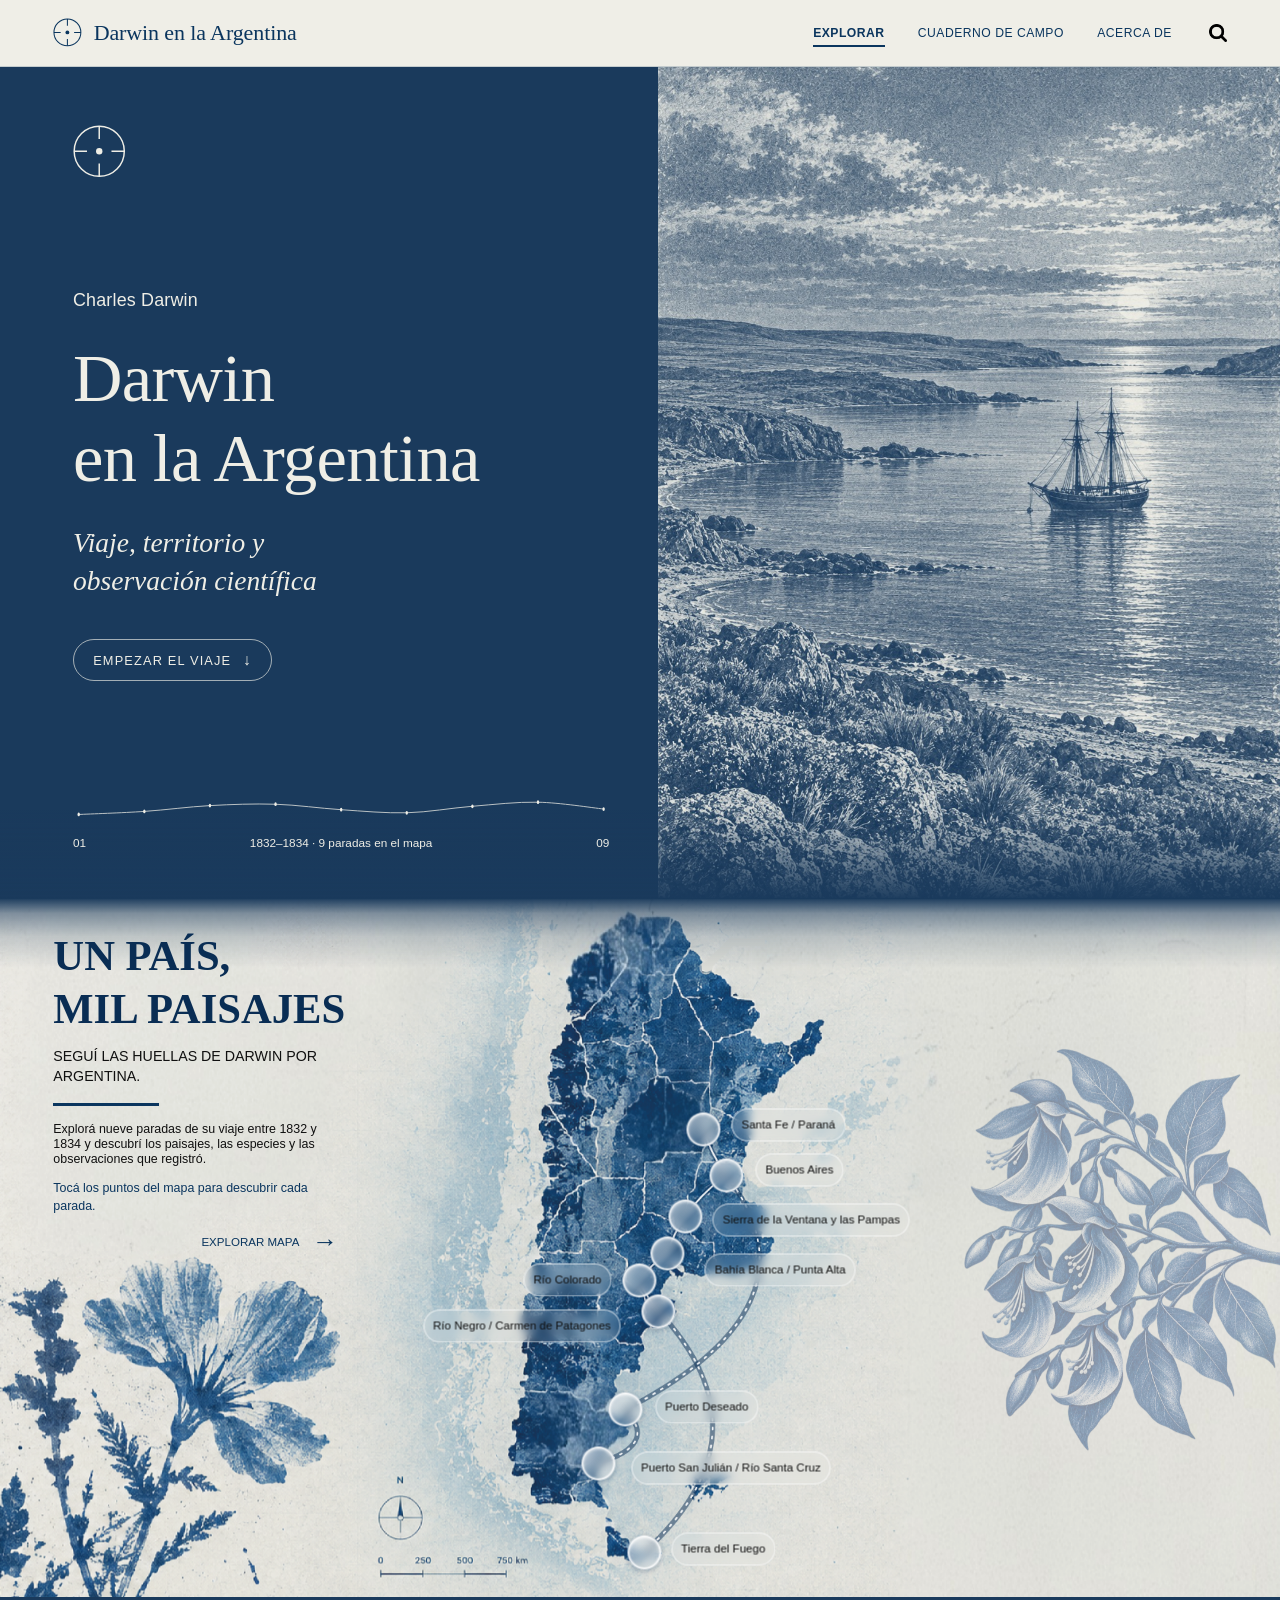
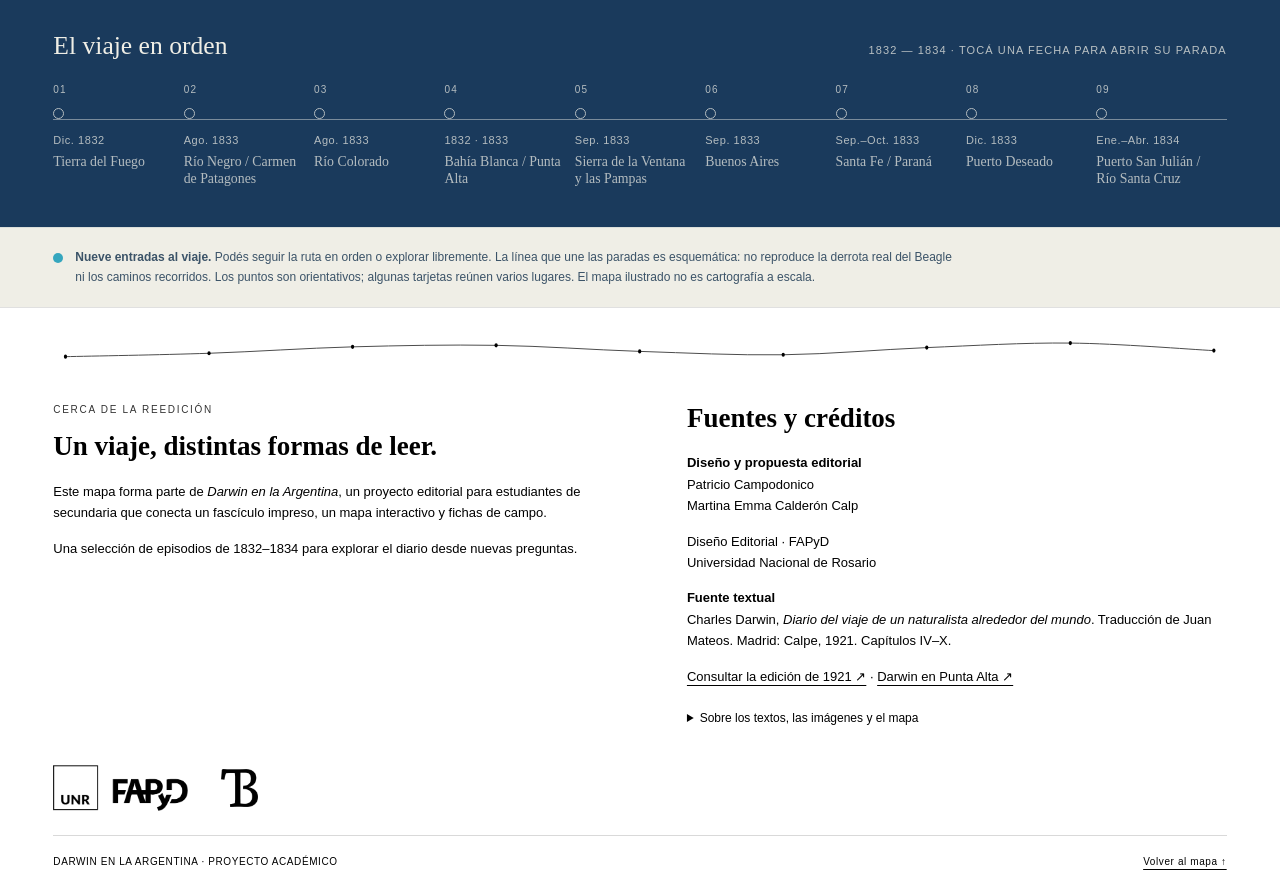
==== commit f06052d9: "Acerca de: mockups más bajos y con puntas redondeadas; versión en los enlaces de estilos Co-Authored" ====
--- a/index.html
+++ b/index.html
@@ -7,13 +7,13 @@
   <meta name="description" content="Explorá nueve paradas del viaje de Charles Darwin por Argentina entre 1832 y 1834. Un mapa para descubrir paisajes, observaciones e historias.">
   <title>Explorar — Darwin en la Argentina</title>
   <link rel="stylesheet" href="assets/fonts.css">
-  <link rel="stylesheet" href="styles.css">
-  <link rel="stylesheet" href="mejoras.css">
-  <link rel="stylesheet" href="secciones.css">
-  <script src="stops.js" defer></script>
-  <script src="registros.js" defer></script>
-  <script src="site.js" defer></script>
-  <script src="app.js" defer></script>
+  <link rel="stylesheet" href="styles.css?v=202610122159">
+  <link rel="stylesheet" href="mejoras.css?v=202610122159">
+  <link rel="stylesheet" href="secciones.css?v=202610122159">
+  <script src="stops.js?v=202610122159" defer></script>
+  <script src="registros.js?v=202610122159" defer></script>
+  <script src="site.js?v=202610122159" defer></script>
+  <script src="app.js?v=202610122159" defer></script>
 </head>
 <body>
   <a class="skip" href="#mapa">Saltar al mapa</a>
--- a/mejoras.css
+++ b/mejoras.css
@@ -238,3 +238,16 @@
 .notebook-footer .footer-logos{padding:0;margin-left:auto}
 .notebook-footer .footer-logos img{height:36px}.notebook-footer .footer-logos .logo-catedra{height:30px}
 @media(max-width:599px){.footer-logos img{height:40px}.footer-logos .logo-catedra{height:33px}.notebook-footer .footer-logos{margin-left:0}}
+
+/* Punto activo: muestra el número de la parada en el orden del recorrido */
+.marker-icon:before{content:attr(data-n);position:absolute;inset:0;display:grid;place-items:center;color:#fff;font:700 17px/1 Inter,Arial,sans-serif;text-shadow:0 1px 3px #092d54b3;opacity:0;transform:scale(.6);transition:opacity .2s,transform .25s cubic-bezier(.2,.8,.2,1.4)}
+.marker[aria-expanded=true] .marker-icon:before{opacity:1;transform:none}
+
+/* Solo celular: puntos del mapa más chicos y margen izquierdo en la línea de tiempo */
+@media(max-width:899px){
+  .marker-icon{left:4px;top:4px;transform:scale(.58);border-width:3px}
+  .marker-icon:before{font-size:20px}
+  .marker-label{left:calc((var(--lx) - var(--x))/700*100cqw + 11px);top:calc((var(--ly) - var(--y))/700*100cqw + 15px)}
+  .timeline-track{scroll-snap-type:none;padding-left:24px}
+  .timeline-track li{scroll-snap-align:none}
+}
--- a/secciones.css
+++ b/secciones.css
@@ -109,3 +109,22 @@
   .about-main{padding:0}
   .about-main p:not(.about-deck):not(.editorial-equation):not(.piece-number):not(.source-title){font-size:15px}
 }
+
+/* Mockup real del fascículo: foto a sangre en su marco */
+.about-system .mockup-fasciculo,.about-system .mockup-mapa{aspect-ratio:3/2;background:none}
+.mockup-fasciculo img,.mockup-mapa img{object-fit:cover}
+
+/* Pie de página: fondo blanco, textos, filete y logos en negro */
+.footer{background:#fff;color:#000;border-top:1px solid #0000001f}
+.footer-bottom{border-top-color:#00000026}
+.footer-logos img{filter:none}
+.footer a:focus-visible,.footer summary:focus-visible{outline-color:#000}
+
+/* Mockup real de las fichas de campo */
+.about-system .mockup-fichas{aspect-ratio:1774/887;background:none}
+.mockup-fichas img{object-fit:cover}
+
+/* Mockups: libro y notebook más bajos (se recorta arriba y abajo), fichas sin marco de papel, puntas redondeadas */
+.about-system .mockup-fasciculo,.about-system .mockup-mapa{aspect-ratio:16/9}
+.about-system .mockup{background:none;border-radius:12px;overflow:hidden}
+.about-system .mockup img{object-fit:cover;border-radius:12px}
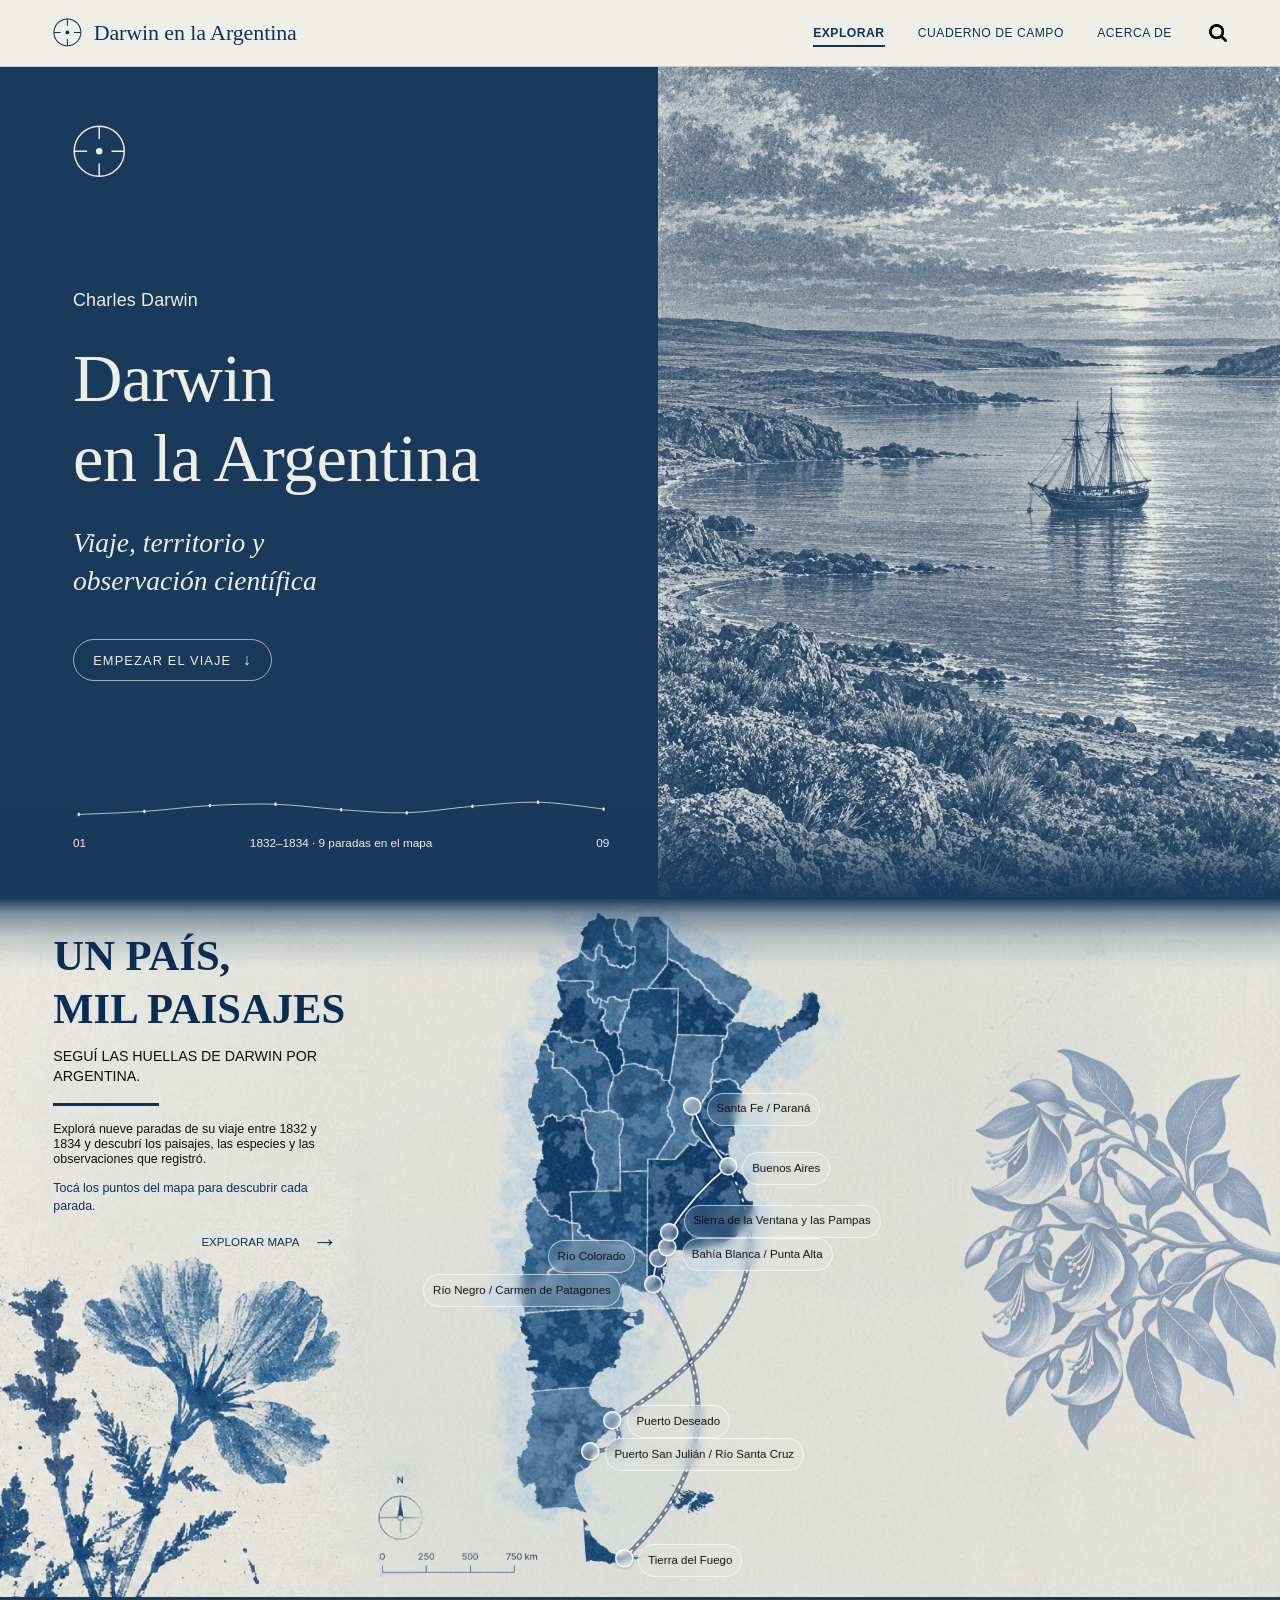
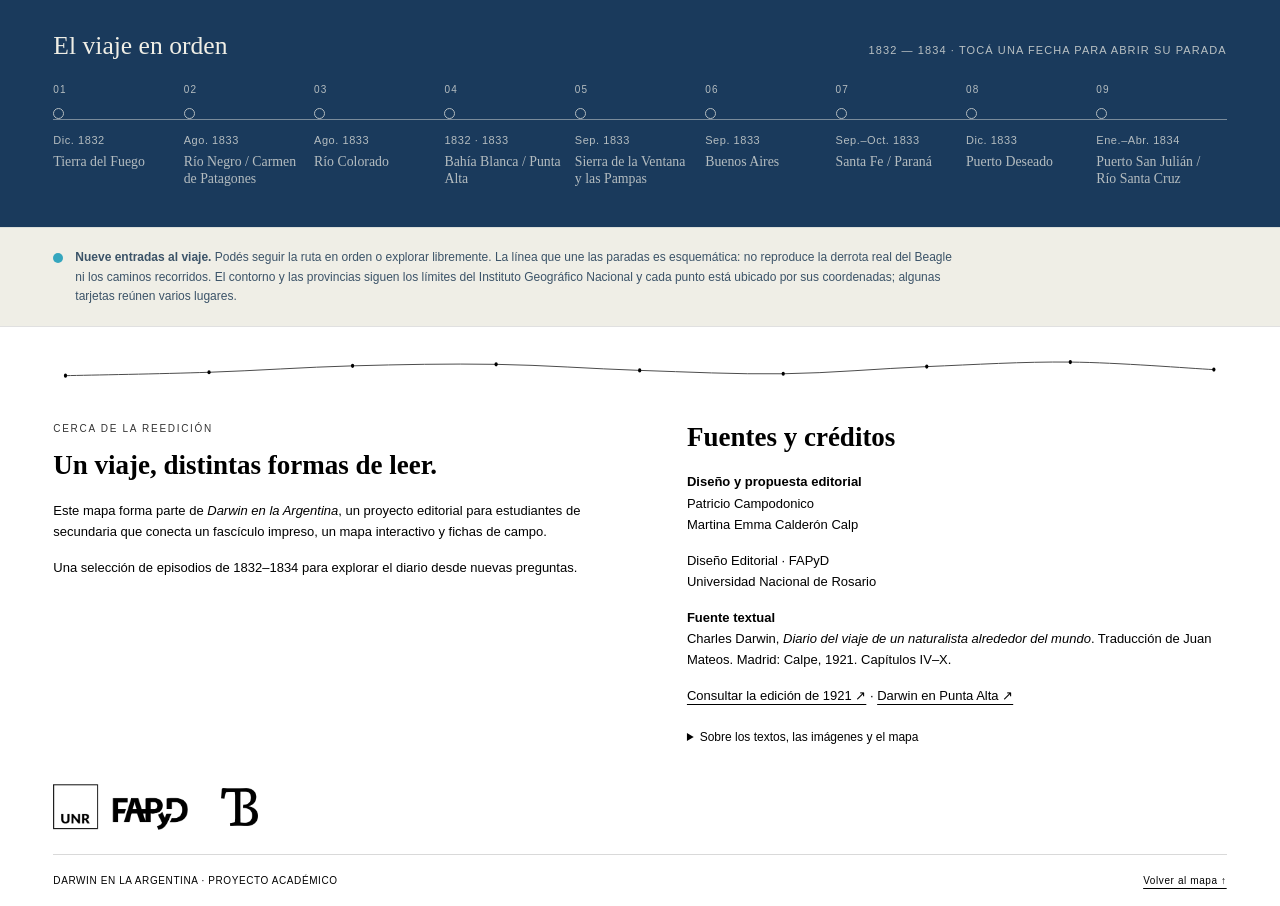
==== commit 0cff95a5: "Explorar: mapa con geometría real (límites del IGN) y paradas por coordenadas Co-Authored-By: Claude" ====
--- a/index.html
+++ b/index.html
@@ -7,13 +7,13 @@
   <meta name="description" content="Explorá nueve paradas del viaje de Charles Darwin por Argentina entre 1832 y 1834. Un mapa para descubrir paisajes, observaciones e historias.">
   <title>Explorar — Darwin en la Argentina</title>
   <link rel="stylesheet" href="assets/fonts.css">
-  <link rel="stylesheet" href="styles.css?v=202610122159">
-  <link rel="stylesheet" href="mejoras.css?v=202610122159">
-  <link rel="stylesheet" href="secciones.css?v=202610122159">
-  <script src="stops.js?v=202610122159" defer></script>
-  <script src="registros.js?v=202610122159" defer></script>
-  <script src="site.js?v=202610122159" defer></script>
-  <script src="app.js?v=202610122159" defer></script>
+  <link rel="stylesheet" href="styles.css?v=202610122218">
+  <link rel="stylesheet" href="mejoras.css?v=202610122218">
+  <link rel="stylesheet" href="secciones.css?v=202610122218">
+  <script src="stops.js?v=202610122218" defer></script>
+  <script src="registros.js?v=202610122218" defer></script>
+  <script src="site.js?v=202610122218" defer></script>
+  <script src="app.js?v=202610122218" defer></script>
 </head>
 <body>
   <a class="skip" href="#mapa">Saltar al mapa</a>
@@ -57,7 +57,7 @@
       </section>
       <div class="scene" id="mapa" role="group" aria-label="Mapa del recorrido de Darwin. Elegí una de las nueve paradas." tabindex="-1">
         <div class="scene-zoom">
-          <img class="map-art" src="assets/imgFondooooooo.png" alt="Mapa ilustrado de Argentina en azul cianotipo, con motivos botánicos, rosa de los vientos y escala." width="1440" height="888" fetchpriority="high">
+          <img class="map-art" src="assets/mapa-argentina.png" alt="Mapa de la Argentina en azul cianotipo, con sus provincias, motivos botánicos, rosa de los vientos y escala gráfica." width="1440" height="888" fetchpriority="high">
           <svg id="route" class="route" viewBox="0 0 1440 888" preserveAspectRatio="none" aria-hidden="true"></svg>
           <div id="markers"></div>
         </div>
@@ -80,11 +80,11 @@
       <div class="timeline-head"><h2 id="timeline-title">El viaje en orden</h2><p>1832 — 1834 · tocá una fecha para abrir su parada</p></div>
       <ol id="timeline" class="timeline-track"></ol>
     </section>
-    <div class="map-legend"><span class="legend-dot" aria-hidden="true"></span><p><strong>Nueve entradas al viaje.</strong> Podés seguir la ruta en orden o explorar libremente. La línea que une las paradas es esquemática: no reproduce la derrota real del Beagle ni los caminos recorridos. Los puntos son orientativos; algunas tarjetas reúnen varios lugares. El mapa ilustrado no es cartografía a escala.</p></div>
+    <div class="map-legend"><span class="legend-dot" aria-hidden="true"></span><p><strong>Nueve entradas al viaje.</strong> Podés seguir la ruta en orden o explorar libremente. La línea que une las paradas es esquemática: no reproduce la derrota real del Beagle ni los caminos recorridos. El contorno y las provincias siguen los límites del Instituto Geográfico Nacional y cada punto está ubicado por sus coordenadas; algunas tarjetas reúnen varios lugares.</p></div>
     <footer class="footer" aria-label="Sobre el proyecto, fuentes y créditos">
       <svg class="footer-route" viewBox="0 0 188 9" preserveAspectRatio="none" aria-hidden="true"><path d="M2 6 C5.83 5.85 17.33 5.53 25 5.1 C32.67 4.67 40.33 3.75 48 3.4 C55.67 3.05 63.33 2.80 71 3 C78.67 3.20 86.33 4.18 94 4.6 C101.67 5.02 109.33 5.67 117 5.5 C124.67 5.33 132.33 4.12 140 3.6 C147.67 3.08 155.33 2.27 163 2.4 C170.67 2.53 182.17 4.07 186 4.4"/><ellipse cx="2" cy="6" rx="0.26" ry="0.55"/><ellipse cx="25" cy="5.1" rx="0.26" ry="0.55"/><ellipse cx="48" cy="3.4" rx="0.26" ry="0.55"/><ellipse cx="71" cy="3" rx="0.26" ry="0.55"/><ellipse cx="94" cy="4.6" rx="0.26" ry="0.55"/><ellipse cx="117" cy="5.5" rx="0.26" ry="0.55"/><ellipse cx="140" cy="3.6" rx="0.26" ry="0.55"/><ellipse cx="163" cy="2.4" rx="0.26" ry="0.55"/><ellipse cx="186" cy="4.4" rx="0.26" ry="0.55"/></svg>
       <section aria-labelledby="about-title"><p class="footer-kicker">CERCA DE LA REEDICIÓN</p><h2 id="about-title">Un viaje, distintas formas de leer.</h2><p>Este mapa forma parte de <em>Darwin en la Argentina</em>, un proyecto editorial para estudiantes de secundaria que conecta un fascículo impreso, un mapa interactivo y fichas de campo.</p><p>Una selección de episodios de 1832–1834 para explorar el diario desde nuevas preguntas.</p></section>
-      <section aria-labelledby="credits-title"><h2 id="credits-title">Fuentes y créditos</h2><p><strong>Diseño y propuesta editorial</strong><br>Patricio Campodonico<br>Martina Emma Calderón Calp</p><p>Diseño Editorial · FAPyD<br>Universidad Nacional de Rosario</p><p><strong>Fuente textual</strong><br>Charles Darwin, <em>Diario del viaje de un naturalista alrededor del mundo</em>. Traducción de Juan Mateos. Madrid: Calpe, 1921. Capítulos IV–X.</p><p><a href="https://idus.us.es/items/61a1eaa9-7061-4cf5-b1a0-3f38b5c7fd08" target="_blank" rel="noopener noreferrer">Consultar la edición de 1921 ↗</a> · <a href="https://museodarwin.com.ar/darwin-en-punta-alta/" target="_blank" rel="noopener noreferrer">Darwin en Punta Alta ↗</a></p><details class="credit-details"><summary>Sobre los textos, las imágenes y el mapa</summary><p>Los relatos son adaptaciones editoriales contrastadas con el diario. Las observaciones históricas reflejan el conocimiento y la perspectiva de su época.</p><p>El mapa y las imágenes de las tarjetas fueron generados con ChatGPT. Son interpretaciones visuales: no fotografías de los sitios ni reconstrucciones históricas verificadas. El contorno, las divisiones y la escala gráfica del mapa son ilustrativos.</p><p>Para consultar cartografía geográfica: <a href="https://mapa.ign.gob.ar/" target="_blank" rel="noopener noreferrer">Argenmap · Instituto Geográfico Nacional ↗</a>.</p></details></section>
+      <section aria-labelledby="credits-title"><h2 id="credits-title">Fuentes y créditos</h2><p><strong>Diseño y propuesta editorial</strong><br>Patricio Campodonico<br>Martina Emma Calderón Calp</p><p>Diseño Editorial · FAPyD<br>Universidad Nacional de Rosario</p><p><strong>Fuente textual</strong><br>Charles Darwin, <em>Diario del viaje de un naturalista alrededor del mundo</em>. Traducción de Juan Mateos. Madrid: Calpe, 1921. Capítulos IV–X.</p><p><a href="https://idus.us.es/items/61a1eaa9-7061-4cf5-b1a0-3f38b5c7fd08" target="_blank" rel="noopener noreferrer">Consultar la edición de 1921 ↗</a> · <a href="https://museodarwin.com.ar/darwin-en-punta-alta/" target="_blank" rel="noopener noreferrer">Darwin en Punta Alta ↗</a></p><details class="credit-details"><summary>Sobre los textos, las imágenes y el mapa</summary><p>Los relatos son adaptaciones editoriales contrastadas con el diario. Las observaciones históricas reflejan el conocimiento y la perspectiva de su época.</p><p>Las imágenes de las tarjetas fueron generadas con ChatGPT. Son interpretaciones visuales: no fotografías de los sitios ni reconstrucciones históricas verificadas. El mapa usa los límites provinciales actuales del Instituto Geográfico Nacional, en proyección Mercator transversa (meridiano central 64° O); su textura y sus adornos son ilustrativos.</p><p>Para consultar cartografía geográfica: <a href="https://mapa.ign.gob.ar/" target="_blank" rel="noopener noreferrer">Argenmap · Instituto Geográfico Nacional ↗</a>.</p></details></section>
       <div class="footer-logos"><img src="assets/logo-unr-fapyd.png" alt="UNR · FAPyD — Facultad de Arquitectura, Planeamiento y Diseño, Universidad Nacional de Rosario" class="logo-fapyd" loading="lazy"><img src="assets/logo-catedra-bergero.png" alt="Cátedra Bergero · Diseño Editorial" class="logo-catedra" loading="lazy"></div>
       <div class="footer-bottom"><span>DARWIN EN LA ARGENTINA · PROYECTO ACADÉMICO</span><a href="#mapa">Volver al mapa ↑</a></div>
     </footer>
--- a/mejoras.css
+++ b/mejoras.css
@@ -251,3 +251,17 @@
   .timeline-track{scroll-snap-type:none;padding-left:24px}
   .timeline-track li{scroll-snap-align:none}
 }
+
+/* Mapa con geometría real: las paradas del sudoeste bonaerense quedan a pocos kilómetros entre sí,
+   así que los puntos son más chicos para que no se pisen. */
+.site{--dot:.55}
+.marker-icon{left:calc(50% - 1.31944cqw*var(--dot));top:calc(50% - 1.31944cqw*var(--dot));transform:scale(calc(var(--marker-scale,1)*var(--dot)));border-width:3px}
+.marker-icon:before{font-size:21px}
+.marker{width:2.2cqw;height:2.2cqw}
+.marker-label{left:calc((var(--lx) - var(--x))/1440*100cqw + 1.1cqw);top:calc((var(--ly) - var(--y))/1440*100cqw + 1.1cqw)}
+@media(max-width:899px){
+  .marker{width:26px;height:26px}
+  .marker-icon{left:5px;top:5px;transform:scale(.42);border-width:4px}
+  .marker-icon:before{font-size:24px}
+  .marker-label{left:calc((var(--lx) - var(--x))/700*100cqw + 13px);top:calc((var(--ly) - var(--y))/700*100cqw + 13px)}
+}
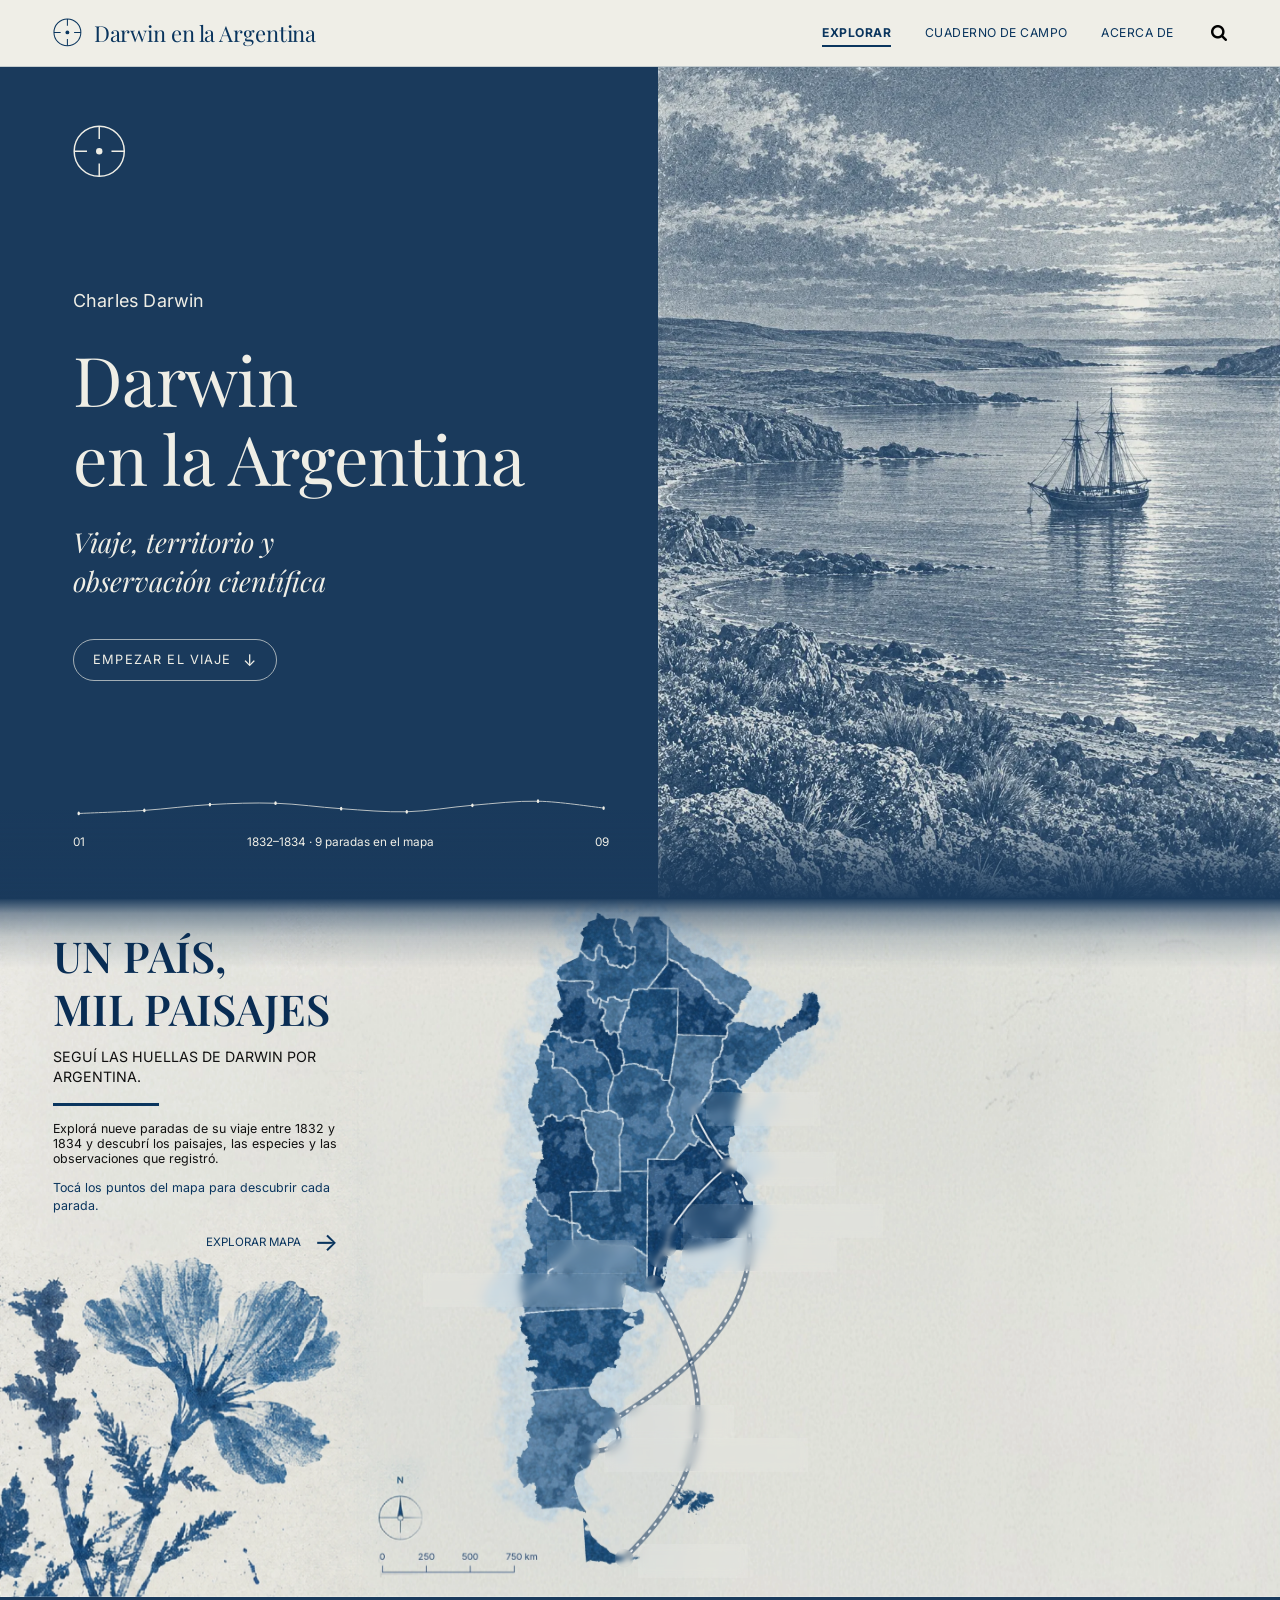
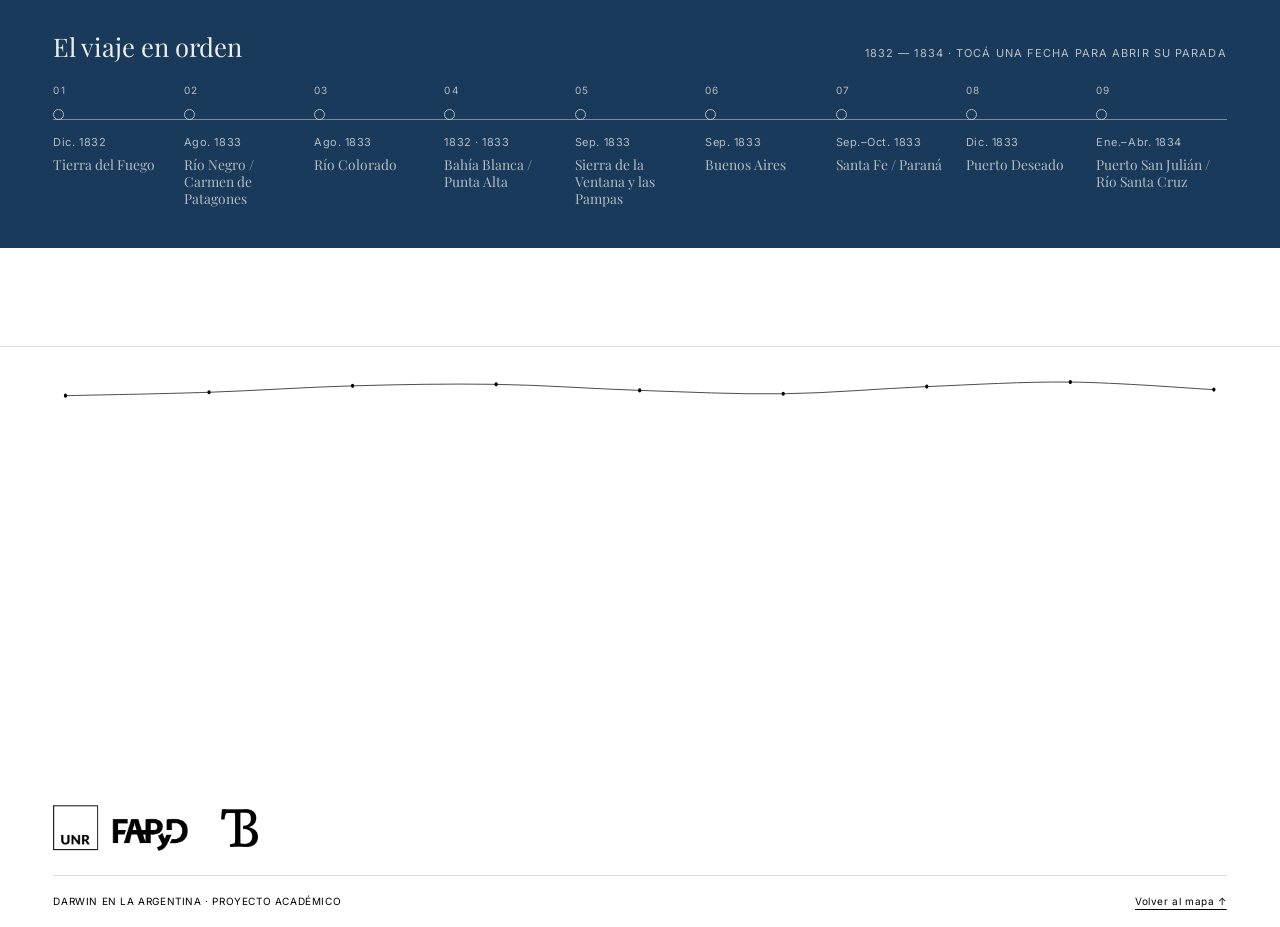
==== commit 1323eff9: "Web más liviana (WebP y woff2), buscador, compartir, favicon y vista previa al compartir Co-Authored" ====
--- a/index.html
+++ b/index.html
@@ -6,14 +6,29 @@
   <meta name="theme-color" content="#0a355e">
   <meta name="description" content="Explorá nueve paradas del viaje de Charles Darwin por Argentina entre 1832 y 1834. Un mapa para descubrir paisajes, observaciones e historias.">
   <title>Explorar — Darwin en la Argentina</title>
-  <link rel="stylesheet" href="assets/fonts.css">
-  <link rel="stylesheet" href="styles.css?v=202610122218">
-  <link rel="stylesheet" href="mejoras.css?v=202610122218">
-  <link rel="stylesheet" href="secciones.css?v=202610122218">
-  <script src="stops.js?v=202610122218" defer></script>
-  <script src="registros.js?v=202610122218" defer></script>
-  <script src="site.js?v=202610122218" defer></script>
-  <script src="app.js?v=202610122218" defer></script>
+  <link rel="icon" href="favicon.svg" type="image/svg+xml">
+  <link rel="icon" href="favicon-32.png" sizes="32x32" type="image/png">
+  <link rel="apple-touch-icon" href="apple-touch-icon.png">
+  <meta property="og:type" content="website">
+  <meta property="og:locale" content="es_AR">
+  <meta property="og:site_name" content="Darwin en la Argentina">
+  <meta property="og:title" content="Darwin en la Argentina">
+  <meta property="og:description" content="Explorá nueve paradas del viaje de Charles Darwin por la Argentina entre 1832 y 1834: un mapa para descubrir paisajes, observaciones e historias.">
+  <meta property="og:url" content="https://patriciocampodonico.github.io/DARWIN-EN-LA-ARGENTINA/">
+  <meta property="og:image" content="https://patriciocampodonico.github.io/DARWIN-EN-LA-ARGENTINA/assets/compartir.jpg">
+  <meta property="og:image:width" content="1200">
+  <meta property="og:image:height" content="630">
+  <meta property="og:image:alt" content="Darwin en la Argentina: viaje, territorio y observación científica.">
+  <meta name="twitter:card" content="summary_large_image">
+  <link rel="stylesheet" href="assets/fonts.css?v=202611111200">
+  <link rel="stylesheet" href="styles.css?v=202611111200">
+  <link rel="stylesheet" href="mejoras.css?v=202611111200">
+  <link rel="stylesheet" href="secciones.css?v=202611111200">
+  <link rel="stylesheet" href="herramientas.css?v=202611111200">
+  <script src="stops.js?v=202611111200" defer></script>
+  <script src="registros.js?v=202611111200" defer></script>
+  <script src="site.js?v=202611111200" defer></script>
+  <script src="app.js?v=202611111200" defer></script>
 </head>
 <body>
   <a class="skip" href="#mapa">Saltar al mapa</a>
@@ -27,7 +42,7 @@
         <a class="current" href="#mapa" aria-current="page">EXPLORAR</a>
         <a href="cuaderno.html">CUADERNO DE CAMPO</a>
         <a href="acerca.html">ACERCA DE</a>
-        <span class="future search" role="img" aria-label="Búsqueda, próximamente" title="Búsqueda pendiente"><img src="assets/imgImage2.png" alt="" width="20" height="20"></span>
+        <button type="button" class="search" aria-label="Buscar paradas y fichas" aria-haspopup="dialog" title="Buscar (Ctrl+K)"><img src="assets/icono-buscar.png" alt="" width="20" height="20"><span class="search-text">BUSCAR</span></button>
       </nav>
     </header>
     <section class="cover" aria-labelledby="cover-title">
@@ -57,14 +72,14 @@
       </section>
       <div class="scene" id="mapa" role="group" aria-label="Mapa del recorrido de Darwin. Elegí una de las nueve paradas." tabindex="-1">
         <div class="scene-zoom">
-          <img class="map-art" src="assets/mapa-argentina.png" alt="Mapa de la Argentina en azul cianotipo, con sus provincias, motivos botánicos, rosa de los vientos y escala gráfica." width="1440" height="888" fetchpriority="high">
+          <img class="map-art" src="assets/mapa-argentina.webp" alt="Mapa de la Argentina en azul cianotipo, con sus provincias, motivos botánicos, rosa de los vientos y escala gráfica." width="1440" height="888" fetchpriority="high">
           <svg id="route" class="route" viewBox="0 0 1440 888" preserveAspectRatio="none" aria-hidden="true"></svg>
           <div id="markers"></div>
         </div>
       </div>
       <div class="botanical-accent" aria-hidden="true"></div>
       <aside id="card" class="card" aria-labelledby="card-title" hidden>
-        <div class="card-toolbar"><span id="card-index"></span><span class="card-grip" aria-hidden="true"></span><button id="close-card" type="button" aria-label="Cerrar tarjeta y volver al mapa">×</button></div>
+        <div class="card-toolbar"><span id="card-index"></span><span class="card-grip" aria-hidden="true"></span><span class="toolbar-actions"><button id="card-share" class="share-button" type="button" aria-label="Compartir esta parada" title="Compartir"><svg viewBox="0 0 24 24" aria-hidden="true"><path d="M12 15V3.5M7.5 8 12 3.5 16.5 8M5 12.5V20h14v-7.5"/></svg></button><button id="close-card" type="button" aria-label="Cerrar tarjeta y volver al mapa">×</button></span></div>
         <div class="card-scroll">
           <div class="card-copy"><h2 id="card-title" tabindex="-1"></h2><p class="editorial-label">Adaptación editorial · no es una cita textual</p><dl class="card-meta"><dt>Fecha</dt><dd id="card-date"></dd><dt>Lugar</dt><dd id="card-location"></dd></dl><div id="card-body"></div></div>
           <button type="button" class="zoomable" data-lightbox aria-label="Ampliar la ilustración"><img id="card-image" class="card-image" alt="" width="440" height="330"><span class="zoom-hint" aria-hidden="true">Ampliar ⤢</span></button>
--- a/assets/fonts.css
+++ b/assets/fonts.css
@@ -3,28 +3,28 @@
   font-style: normal;
   font-weight: 400;
   font-display: swap;
-  src: url(font-0.woff2) format('truetype');
+  src: url(fraunces.woff2) format('woff2');
 }
 @font-face {
   font-family: 'Inter';
   font-style: normal;
   font-weight: 400;
   font-display: swap;
-  src: url(font-1.woff2) format('truetype');
+  src: url(inter-400.woff2) format('woff2');
 }
 @font-face {
   font-family: 'Inter';
   font-style: normal;
   font-weight: 600;
   font-display: swap;
-  src: url(font-2.woff2) format('truetype');
+  src: url(inter-600.woff2) format('woff2');
 }
 @font-face {
   font-family: 'Inter';
   font-style: normal;
   font-weight: 700;
   font-display: swap;
-  src: url(font-3.woff2) format('truetype');
+  src: url(inter-700.woff2) format('woff2');
 }
 
 @font-face {
@@ -32,7 +32,7 @@
   font-style: normal;
   font-weight: 600;
   font-display: swap;
-  src: url(playfair-display-semibold.ttf) format('truetype');
+  src: url(playfair-display-semibold.woff2) format('woff2');
 }
 
 @font-face {
@@ -40,12 +40,12 @@
   font-style: normal;
   font-weight: 400;
   font-display: swap;
-  src: url(playfair-display.ttf) format('truetype');
+  src: url(playfair-display.woff2) format('woff2');
 }
 @font-face {
   font-family: 'Playfair Display';
   font-style: italic;
   font-weight: 400;
   font-display: swap;
-  src: url(playfair-display-italic.ttf) format('truetype');
+  src: url(playfair-display-italic.woff2) format('woff2');
 }
--- a/styles.css
+++ b/styles.css
@@ -8,11 +8,11 @@
 @media(prefers-reduced-motion:reduce){*,*:before,*:after{animation:none!important;transition:none!important;scroll-behavior:auto!important}}
 
 /* Editorial refinement: preserve the map and marker coordinates. */
-.header{height:7.2cqw;gap:4cqw;padding-right:4.16667cqw;background-color:var(--paper);background-image:linear-gradient(#efeee638,#efeee638),url('assets/imgFondooooooo.png');background-size:auto,400% auto;background-position:center,left 12%;border-bottom:1px solid #0a355e40}
+.header{height:7.2cqw;gap:4cqw;padding-right:4.16667cqw;background-color:var(--paper);background-image:linear-gradient(#efeee638,#efeee638),url('assets/fondo-papel.webp');background-size:auto,400% auto;background-position:center,left 12%;border-bottom:1px solid #0a355e40}
 .brand{flex-shrink:0;gap:.28cqw}.brand strong{font-family:"Playfair Display",Georgia,serif;font-weight:600;font-size:1.8cqw;letter-spacing:.01em}
 .header nav{gap:2.6cqw;font-size:1.04cqw}.header nav a{padding:12px 0}.current:after{bottom:5px;height:2px}.header .future{color:#3f5970}.search{margin-left:.3cqw}
 .card{top:calc(7.2cqw + 20px);max-height:calc(100% - 7.2cqw - 10cqw)}
-.botanical-accent{position:absolute;right:0;top:25%;width:26%;height:62%;background-image:url('assets/botanica-ceibo.png');background-repeat:no-repeat;background-size:contain;background-position:right center;opacity:.40;pointer-events:none;user-select:none;z-index:0}
+.botanical-accent{position:absolute;right:0;top:25%;width:26%;height:62%;background-image:url('assets/botanica-ceibo.webp');background-repeat:no-repeat;background-size:contain;background-position:right center;opacity:.40;pointer-events:none;user-select:none;z-index:0}
 @media(max-width:899px){
  .header{height:auto;min-height:112px;padding:20px 24px 14px;flex-wrap:wrap;gap:16px;background-size:auto,400% auto}
  .brand{gap:4px}.brand strong{font-size:20px}.header nav{width:100%;justify-content:space-between;gap:12px;font-size:11px}.header .future{display:inline}.header .search{display:block;margin:0}.search img{width:18px;height:18px}.header nav a{padding:7px 0}.current:after{bottom:0}
--- a/mejoras.css
+++ b/mejoras.css
@@ -34,7 +34,7 @@
 .cover-route path{fill:none;stroke:currentColor;stroke-width:1;vector-effect:non-scaling-stroke;opacity:.75}
 .cover-route ellipse{fill:currentColor}
 .cover-range{display:flex;justify-content:space-between;gap:12px;margin:clamp(8px,.9cqw,16px) 0 0;font-size:clamp(10px,.92cqw,16px)}
-.cover-image{background:url('assets/portada-san-julian.jpg') center 42%/cover no-repeat;min-height:0}
+.cover-image{background:url('assets/portada-san-julian.webp') center 42%/cover no-repeat;min-height:0}
 .cover-heading>*,.cover-mark,.cover-foot{animation:rise .8s cubic-bezier(.2,.7,.2,1) both}
 .cover-author{animation-delay:.08s}.cover-title{animation-delay:.16s}.cover-subtitle{animation-delay:.26s}.cover-start{animation-delay:.38s}.cover-foot{animation-delay:.5s}
 .cover-image{animation:unveil 1.4s ease-out both}
--- a/secciones.css
+++ b/secciones.css
@@ -15,14 +15,14 @@
 .footer a:focus-visible,.footer summary:focus-visible{outline-color:var(--paper)}
 
 /* ── Cuaderno de campo ── */
-.notebook-main{padding-top:0;background:linear-gradient(#dbe2e8f5,#dbe2e8f5),url('assets/imgFondooooooo.png') left top/200% auto}
+.notebook-main{padding-top:0;background:linear-gradient(#dbe2e8f5,#dbe2e8f5),url('assets/fondo-papel.webp') left top/200% auto}
 .notebook-hero{position:relative;display:grid;grid-template-columns:46% 1fr;min-height:clamp(280px,27cqw,470px);margin:0 calc(-1*var(--gutter));background:var(--deep);color:var(--paper);overflow:hidden}
 .notebook-hero-panel{position:relative;z-index:1;align-self:center;padding:clamp(34px,4.4cqw,80px) clamp(20px,3cqw,56px) clamp(34px,4.4cqw,80px) var(--gutter)}
 .notebook-hero .eyebrow{opacity:.8;margin-bottom:clamp(14px,1.6cqw,26px)}
 .notebook .notebook-hero h1{font-weight:400;font-size:clamp(40px,5cqw,92px);line-height:1.1;letter-spacing:-.01em;margin:0 0 clamp(12px,1.4cqw,24px)}
 .notebook-hero-deck{font:italic 400 clamp(18px,1.9cqw,34px)/1.4 'Playfair Display',Georgia,serif;margin:0 0 clamp(14px,1.6cqw,26px)}
 .notebook-hero-copy{font-size:clamp(13px,1cqw,16px);line-height:1.6;margin:0;opacity:.85;max-width:420px}
-.notebook-hero-image{background:url('assets/cuaderno/06-flamencos.jpg') center 58%/cover no-repeat}
+.notebook-hero-image{background:url('assets/cuaderno/06-flamencos.webp') center 58%/cover no-repeat}
 .notebook-hero:after{content:'';position:absolute;top:0;bottom:0;left:46%;width:14%;background:linear-gradient(to right,#1a3a5c,#1a3a5c00);pointer-events:none}
 .notebook-hero-panel>*{animation:rise .8s cubic-bezier(.2,.7,.2,1) both}
 .notebook-hero-panel>:nth-child(2){animation-delay:.1s}.notebook-hero-panel>:nth-child(3){animation-delay:.2s}.notebook-hero-panel>:nth-child(4){animation-delay:.3s}
--- a/herramientas.css
+++ b/herramientas.css
@@ -0,0 +1,53 @@
+/* Buscador, compartir y avisos: las herramientas comunes a las tres páginas. */
+
+/* Botón de búsqueda del encabezado. */
+.header .search{display:flex;align-items:center;gap:10px;padding:8px;margin:0 -8px 0 calc(.3cqw - 8px);border:0;border-radius:50%;background:transparent;color:inherit;font:inherit;letter-spacing:inherit;cursor:pointer;transition:background .15s}
+.header .search:hover{background:#0a355e14}
+.header .search img{display:block;width:clamp(16px,1.25cqw,22px);height:auto}
+.search-text{display:none}
+
+/* Panel de búsqueda. */
+.search-dialog{width:min(640px,calc(100vw - 32px));max-height:min(720px,calc(100dvh - 48px));margin:clamp(16px,9vh,96px) auto auto;padding:0;border:1px solid #0a355e33;border-radius:16px;background:var(--paper);color:var(--ink);box-shadow:0 24px 60px #061d3640;overflow:hidden;flex-direction:column}
+.search-dialog[open]{display:flex;animation:search-in .2s ease-out}
+.search-dialog::backdrop{background:#061d3670;backdrop-filter:blur(3px)}
+.search-box{display:flex;align-items:center;gap:12px;padding:10px 10px 10px 20px;border-bottom:1px solid #0a355e26;flex:none}
+.search-box img{width:20px;height:20px;flex:none}
+.search-box input{flex:1;min-width:0;border:0;background:transparent;color:var(--ink);font:400 17px/1.3 Inter,Arial,sans-serif;padding:12px 0;outline:0}
+.search-box input::placeholder{color:#0a355e8c}
+.search-box input::-webkit-search-cancel-button{display:none}
+.search-close{width:44px;height:44px;border:0;border-radius:50%;background:transparent;color:var(--ink);font-size:28px;line-height:1;flex:none}
+.search-close:hover{background:#0a355e12}
+.search-count{margin:0;padding:12px 20px 4px;font-size:11px;letter-spacing:.08em;color:#3f5970;flex:none}
+.search-results{overflow-y:auto;overscroll-behavior:contain;padding:0 10px 14px;scrollbar-width:thin;scrollbar-color:#0a355e66 transparent}
+.search-results h2{margin:14px 10px 6px;font:700 10px/1.3 Inter,Arial,sans-serif;letter-spacing:.14em;text-transform:uppercase;color:var(--ink)}
+.search-results ul{list-style:none;margin:0;padding:0}
+.search-results a{display:flex;align-items:flex-start;gap:14px;padding:9px 10px;border-radius:10px;color:var(--ink);text-decoration:none;transition:background .15s}
+.search-results a:hover,.search-results a:focus-visible{background:#0a355e12;outline:0}
+.search-results a:focus-visible{box-shadow:inset 0 0 0 2px var(--ink)}
+.search-results img{width:64px;height:48px;object-fit:cover;border-radius:4px;flex:none;background:var(--deep)}
+.search-results span{display:grid;gap:3px;min-width:0}
+.search-results small{font-size:10px;letter-spacing:.08em;color:#3f5970}
+.search-results b{font:600 17px/1.2 "Playfair Display",Georgia,serif;color:var(--title)}
+.search-snippet{display:block!important;font-size:13px;line-height:1.4;color:#33475b}
+.search-snippet mark{background:#35a6be40;color:inherit;padding:0 1px;border-radius:2px}
+@keyframes search-in{from{opacity:0;transform:translateY(-8px)}to{opacity:1;transform:none}}
+
+/* Compartir, en la tarjeta del mapa y en la ficha del cuaderno. */
+.toolbar-actions{display:flex;align-items:center;gap:2px}
+.share-button{display:grid;place-items:center}
+.share-button svg{width:20px;height:20px;fill:none;stroke:currentColor;stroke-width:1.7;stroke-linecap:round;stroke-linejoin:round}
+
+/* Aviso al pie («Link copiado»). */
+.toast{position:fixed;left:50%;bottom:28px;z-index:100;margin:0;padding:11px 18px;border-radius:999px;background:var(--deep);color:var(--paper);font-size:13px;letter-spacing:.04em;box-shadow:0 10px 30px #061d3640;transform:translate(-50%,16px);opacity:0;pointer-events:none;transition:opacity .2s,transform .2s}
+.toast.show{opacity:1;transform:translate(-50%,0)}
+
+@media(max-width:899px){
+  /* En el celular la búsqueda es una fila más del menú desplegable. */
+  .header .search{display:flex;width:100%;margin:0;padding:15px 0;border-radius:0;font-size:13px;text-align:left}
+  .header .search:hover{background:transparent}
+  .header .search img{width:16px}
+  .search-text{display:inline}
+  .search-dialog{margin-top:12px;max-height:calc(100dvh - 24px)}
+  .search-box input{font-size:16px}
+}
+@media(prefers-reduced-motion:reduce){.search-dialog[open]{animation:none}.toast{transition:none}}
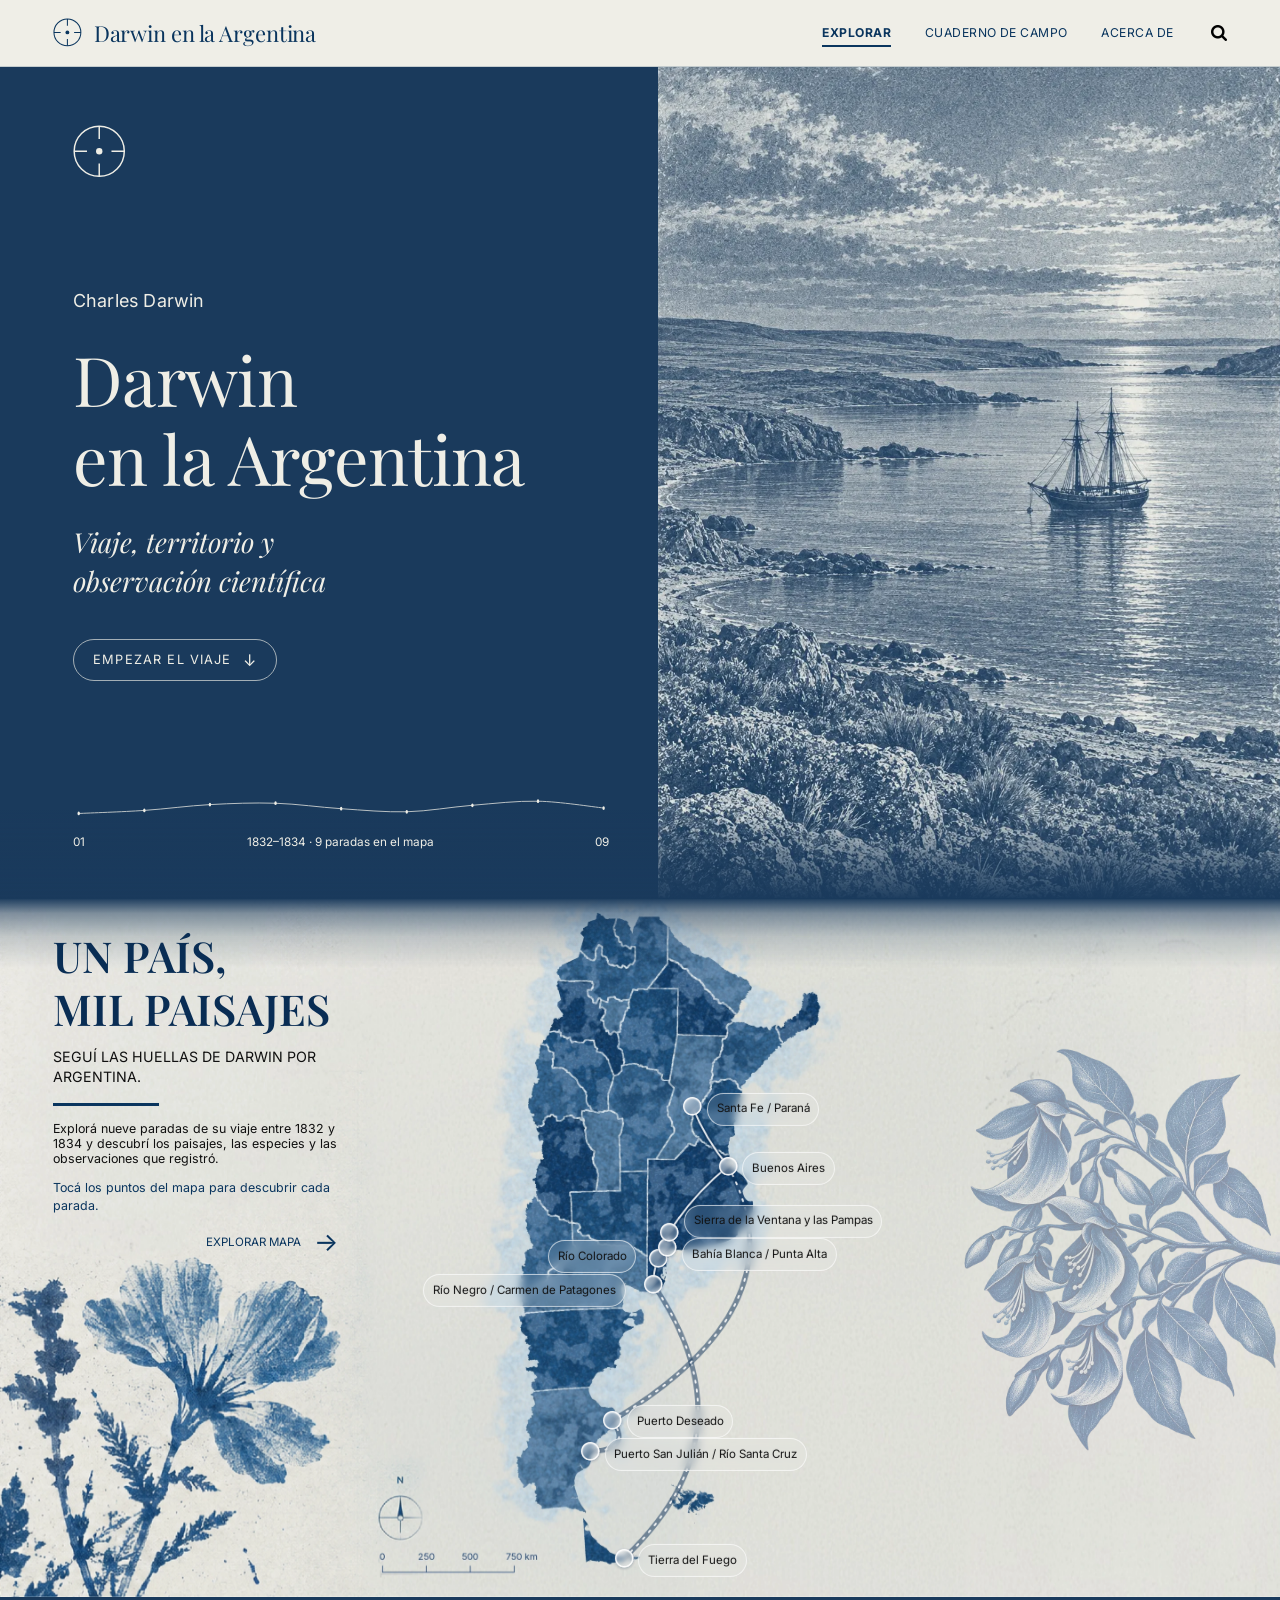
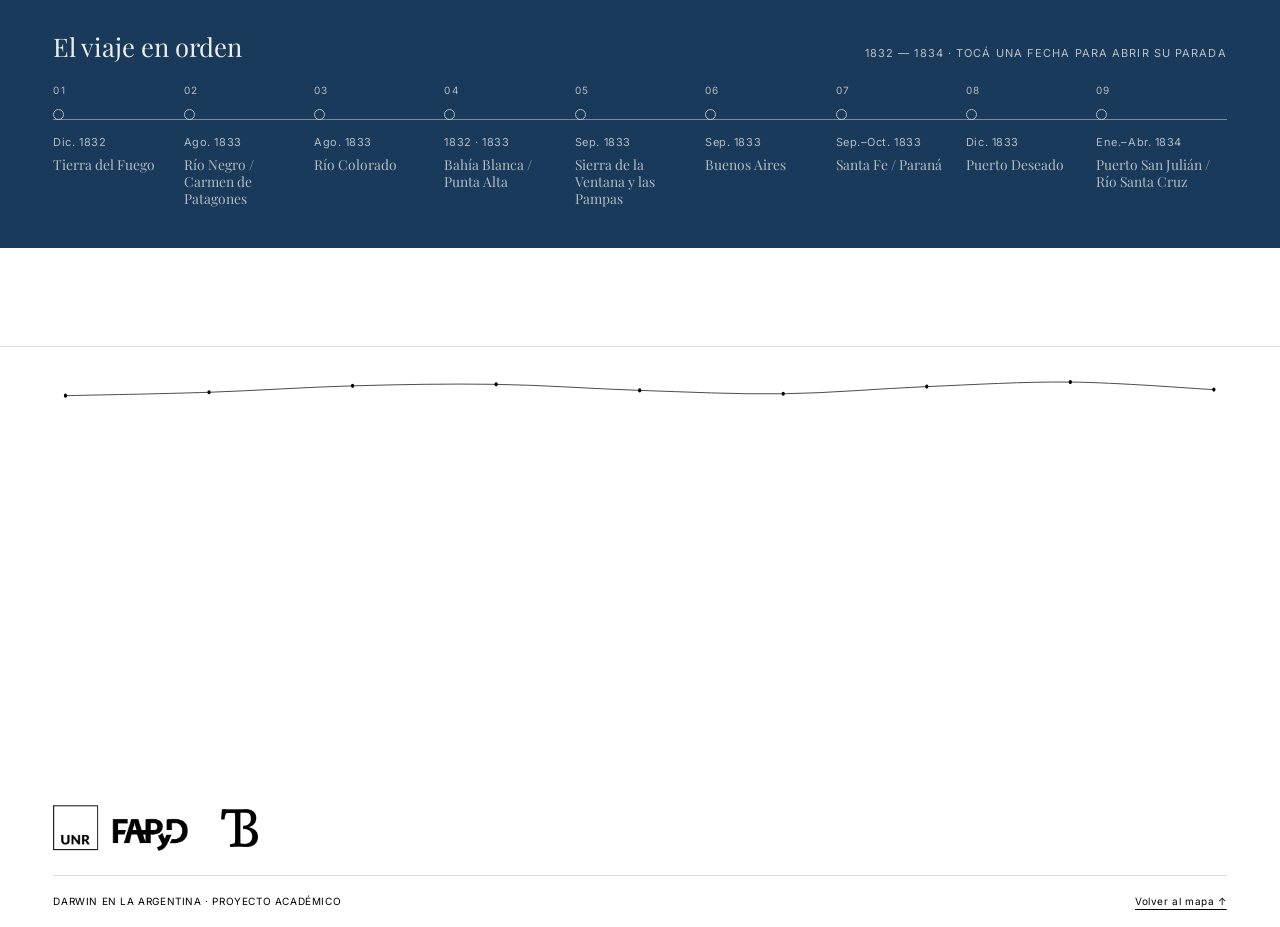
==== commit d693e6f1: "Monitores de más de 1920 px: cada franja extiende su color hasta los bordes Co-Authored-By: Claude O" ====
--- a/index.html
+++ b/index.html
@@ -20,15 +20,15 @@
   <meta property="og:image:height" content="630">
   <meta property="og:image:alt" content="Darwin en la Argentina: viaje, territorio y observación científica.">
   <meta name="twitter:card" content="summary_large_image">
-  <link rel="stylesheet" href="assets/fonts.css?v=202611111200">
-  <link rel="stylesheet" href="styles.css?v=202611111200">
-  <link rel="stylesheet" href="mejoras.css?v=202611111200">
-  <link rel="stylesheet" href="secciones.css?v=202611111200">
-  <link rel="stylesheet" href="herramientas.css?v=202611111200">
-  <script src="stops.js?v=202611111200" defer></script>
-  <script src="registros.js?v=202611111200" defer></script>
-  <script src="site.js?v=202611111200" defer></script>
-  <script src="app.js?v=202611111200" defer></script>
+  <link rel="stylesheet" href="assets/fonts.css?v=202611111500">
+  <link rel="stylesheet" href="styles.css?v=202611111500">
+  <link rel="stylesheet" href="mejoras.css?v=202611111500">
+  <link rel="stylesheet" href="secciones.css?v=202611111500">
+  <link rel="stylesheet" href="herramientas.css?v=202611111500">
+  <script src="stops.js?v=202611111500" defer></script>
+  <script src="registros.js?v=202611111500" defer></script>
+  <script src="site.js?v=202611111500" defer></script>
+  <script src="app.js?v=202611111500" defer></script>
 </head>
 <body>
   <a class="skip" href="#mapa">Saltar al mapa</a>
--- a/herramientas.css
+++ b/herramientas.css
@@ -51,3 +51,24 @@
   .search-box input{font-size:16px}
 }
 @media(prefers-reduced-motion:reduce){.search-dialog[open]{animation:none}.toast{transition:none}}
+
+/* Pantallas de más de 1920 px: el contenido queda en 1920 px y cada franja
+   extiende su color hasta los bordes, para que los costados no queden vacíos. */
+@media(min-width:1921px){
+  .site>*:not(#explorar),.site main>section:not(.intro),.about-row,.notebook-controls{box-shadow:0 0 0 100vmax var(--side,transparent);clip-path:inset(0 -100vmax)}
+  .site .header{--side:#efeee6f2}
+  /* La línea inferior del encabezado y de los filtros también llega a los bordes. */
+  .site .header,.notebook-controls{box-shadow:0 0 0 100vmax var(--side),0 1px 0 100vmax var(--line,#0a355e40);clip-path:inset(0 -100vmax -1px)}
+  .cover,.timeline,.notebook-hero,.about-opening,.about-system{--side:var(--deep)}
+  /* El mapa sube bajo la portada (margin-top negativo): su relleno empieza donde termina la portada, con el mismo degradé. */
+  body{overflow-x:clip}
+  #explorar:after{content:'';position:absolute;z-index:-1;top:7.2cqw;bottom:0;left:-100vmax;right:-100vmax;background:linear-gradient(#1a3a5c,#1a3a5c80 23px,#1a3a5c2e 57px,#1a3a5c00 104px),#dfded6}
+  .map-legend{--side:#efeee6}
+  .footer{--side:#fff}
+  .notebook-main{--side:#dbe2e8}
+  .notebook-controls{--side:#dbe2e8f2;--line:#0a355e33}
+  .about-main{--side:#f5f4ef}
+  .about-row[aria-labelledby=source-heading],.about-row[aria-labelledby=audience-heading]{--side:var(--blue-10)}
+  /* Las ilustraciones de portada se funden en el azul en su borde derecho. */
+  .cover-image,.notebook-hero-image{-webkit-mask-image:linear-gradient(to left,#0000,#000 12%);mask-image:linear-gradient(to left,#0000,#000 12%)}
+}
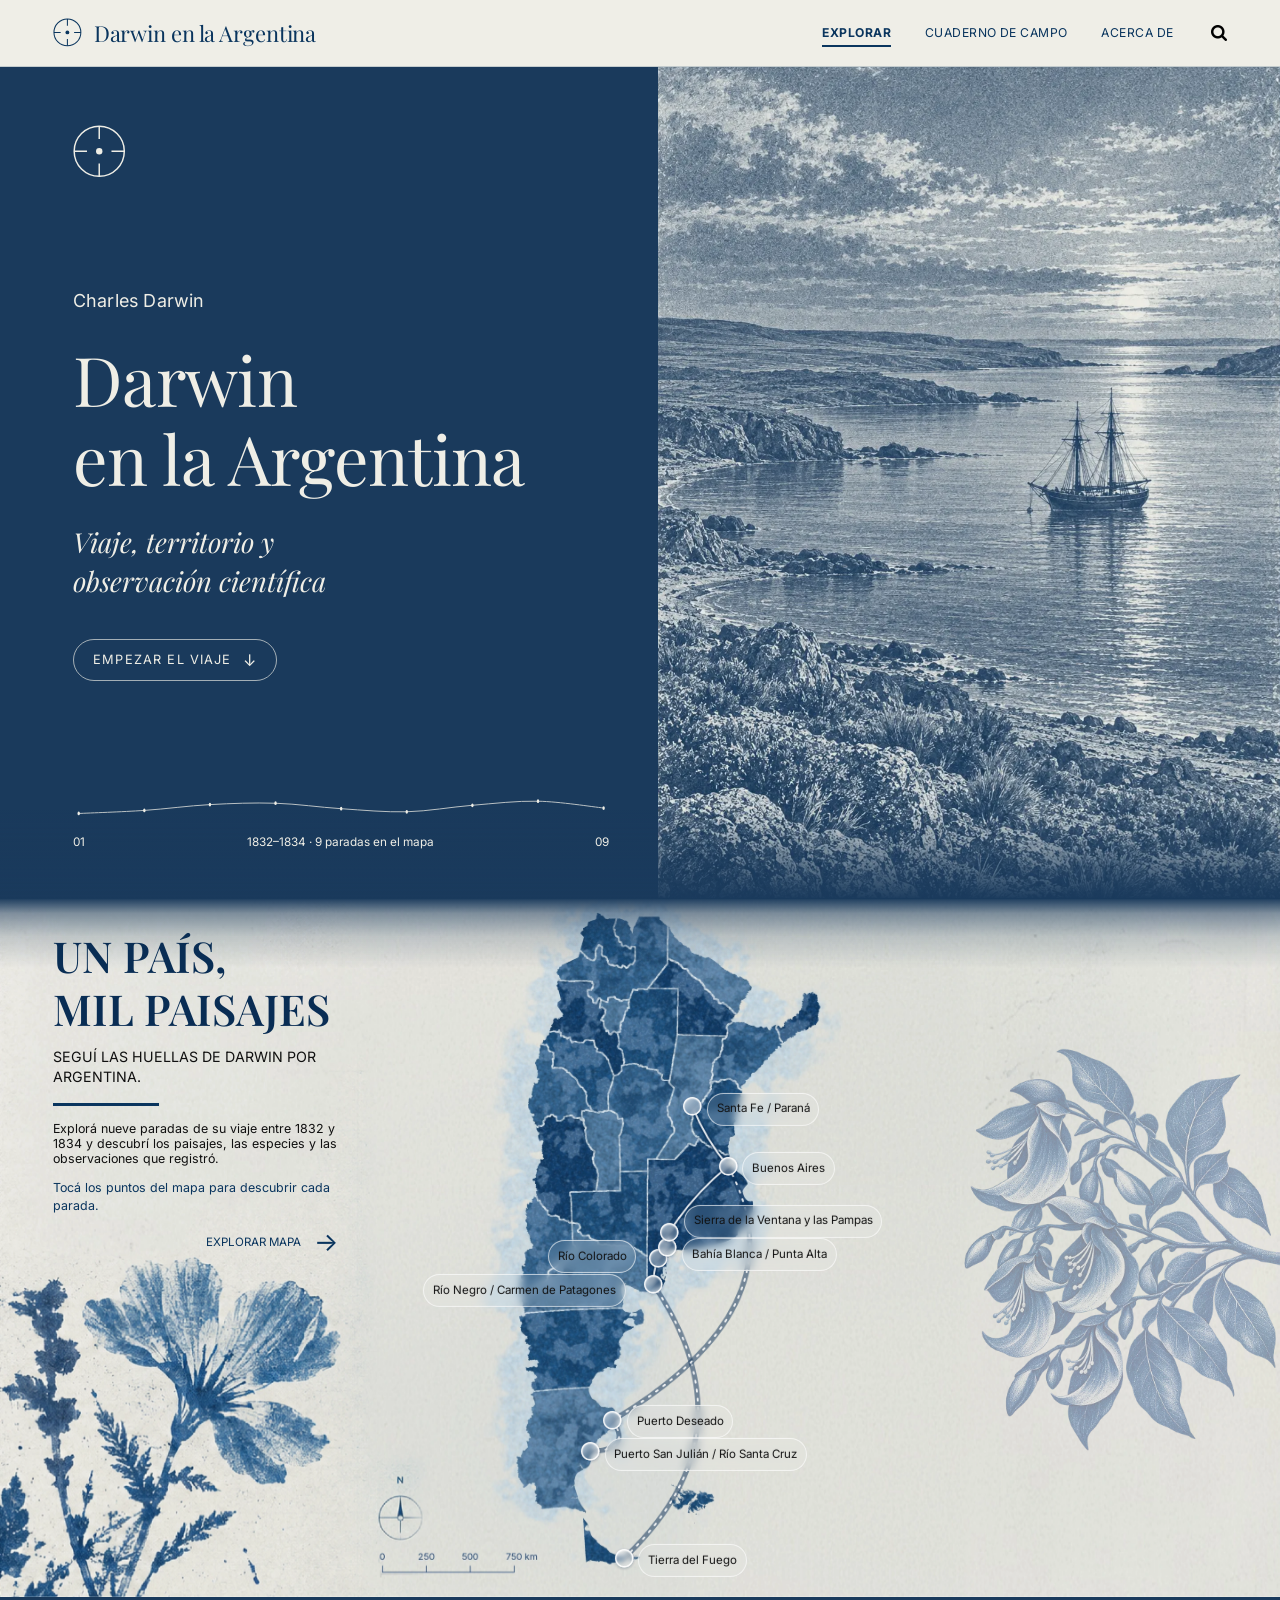
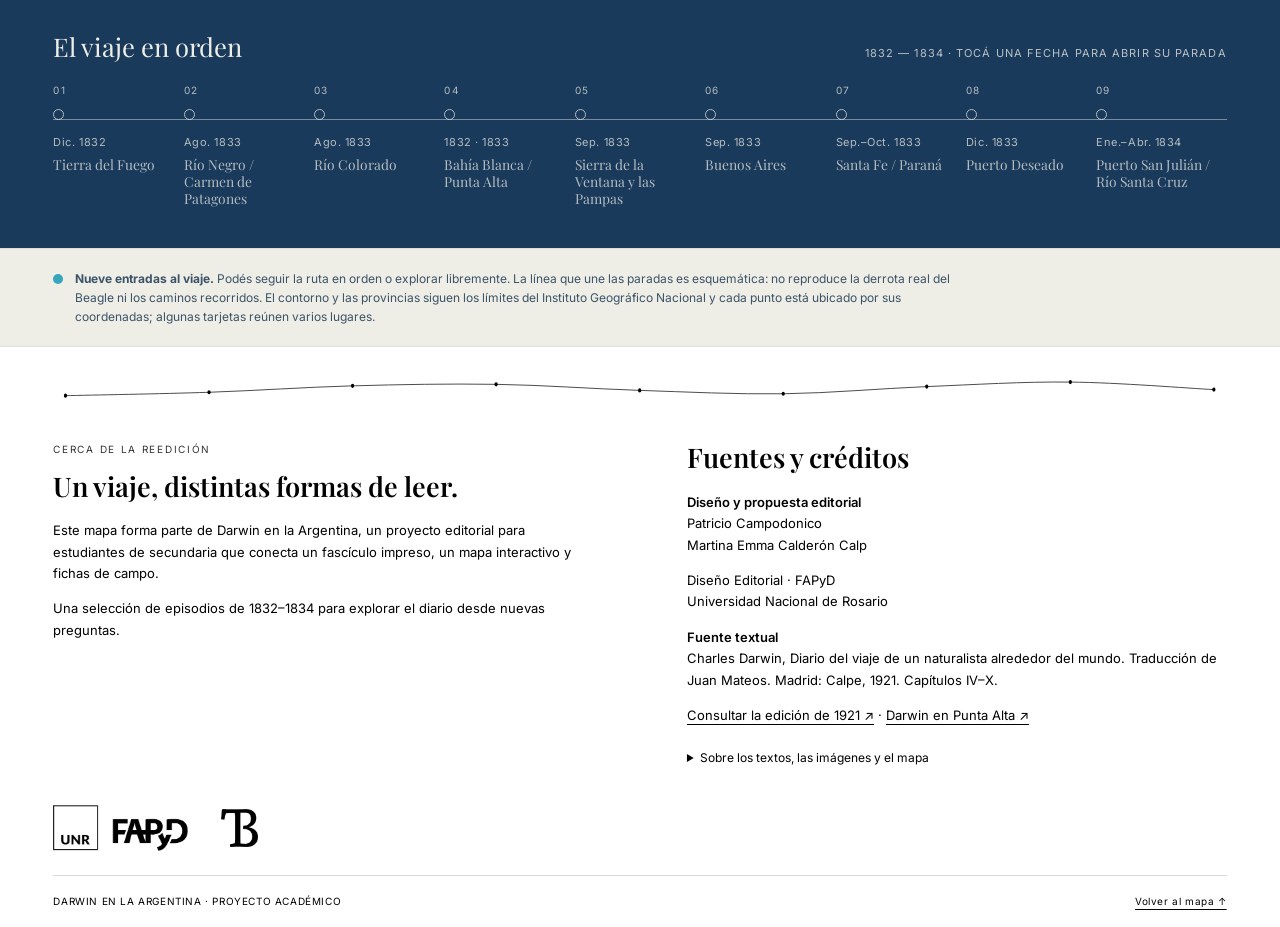
==== commit 1ff7a234: "Acerca de: mockups nuevos del libro (contratapa actual, lomo en proporción) y de las fichas (dorso s" ====
--- a/index.html
+++ b/index.html
@@ -20,15 +20,15 @@
   <meta property="og:image:height" content="630">
   <meta property="og:image:alt" content="Darwin en la Argentina: viaje, territorio y observación científica.">
   <meta name="twitter:card" content="summary_large_image">
-  <link rel="stylesheet" href="assets/fonts.css?v=202611111500">
-  <link rel="stylesheet" href="styles.css?v=202611111500">
-  <link rel="stylesheet" href="mejoras.css?v=202611111500">
-  <link rel="stylesheet" href="secciones.css?v=202611111500">
-  <link rel="stylesheet" href="herramientas.css?v=202611111500">
-  <script src="stops.js?v=202611111500" defer></script>
-  <script src="registros.js?v=202611111500" defer></script>
-  <script src="site.js?v=202611111500" defer></script>
-  <script src="app.js?v=202611111500" defer></script>
+  <link rel="stylesheet" href="assets/fonts.css?v=202611111700">
+  <link rel="stylesheet" href="styles.css?v=202611111700">
+  <link rel="stylesheet" href="mejoras.css?v=202611111700">
+  <link rel="stylesheet" href="secciones.css?v=202611111700">
+  <link rel="stylesheet" href="herramientas.css?v=202611111700">
+  <script src="stops.js?v=202611111700" defer></script>
+  <script src="registros.js?v=202611111700" defer></script>
+  <script src="site.js?v=202611111700" defer></script>
+  <script src="app.js?v=202611111700" defer></script>
 </head>
 <body>
   <a class="skip" href="#mapa">Saltar al mapa</a>
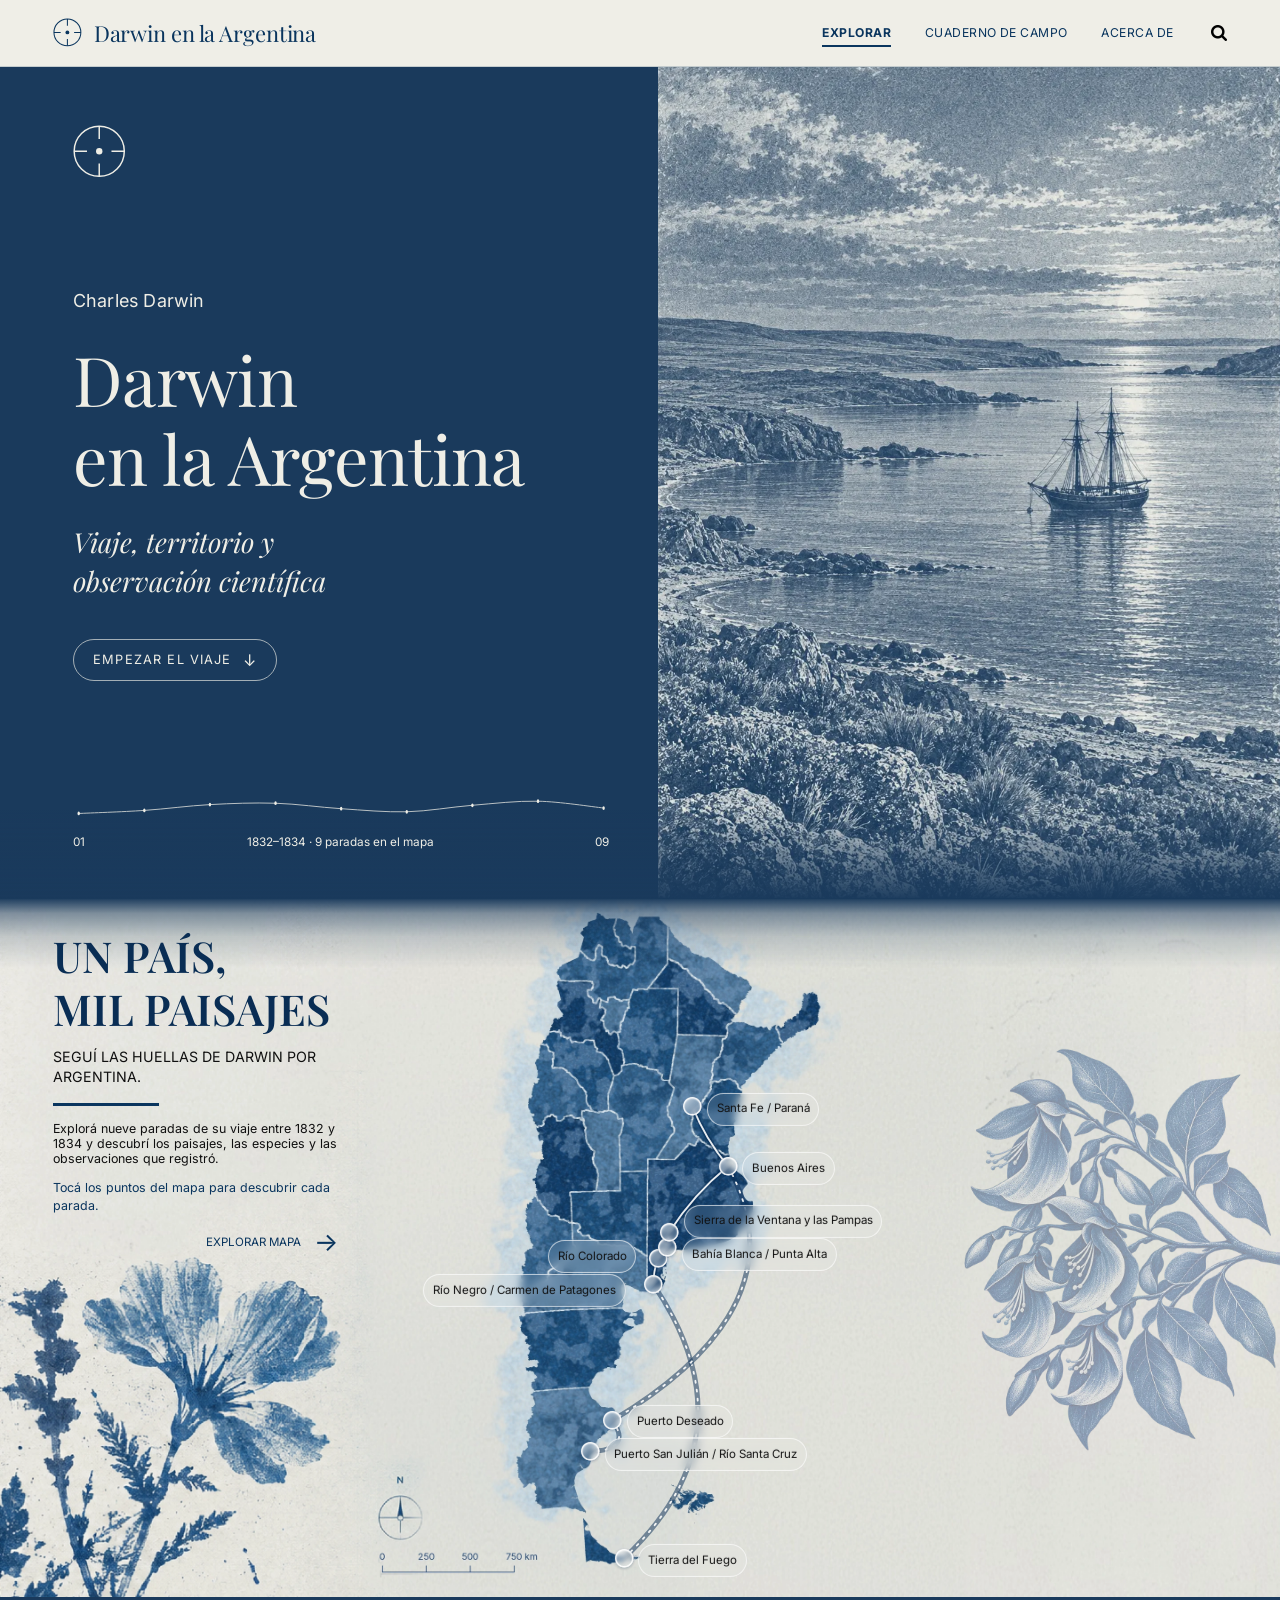
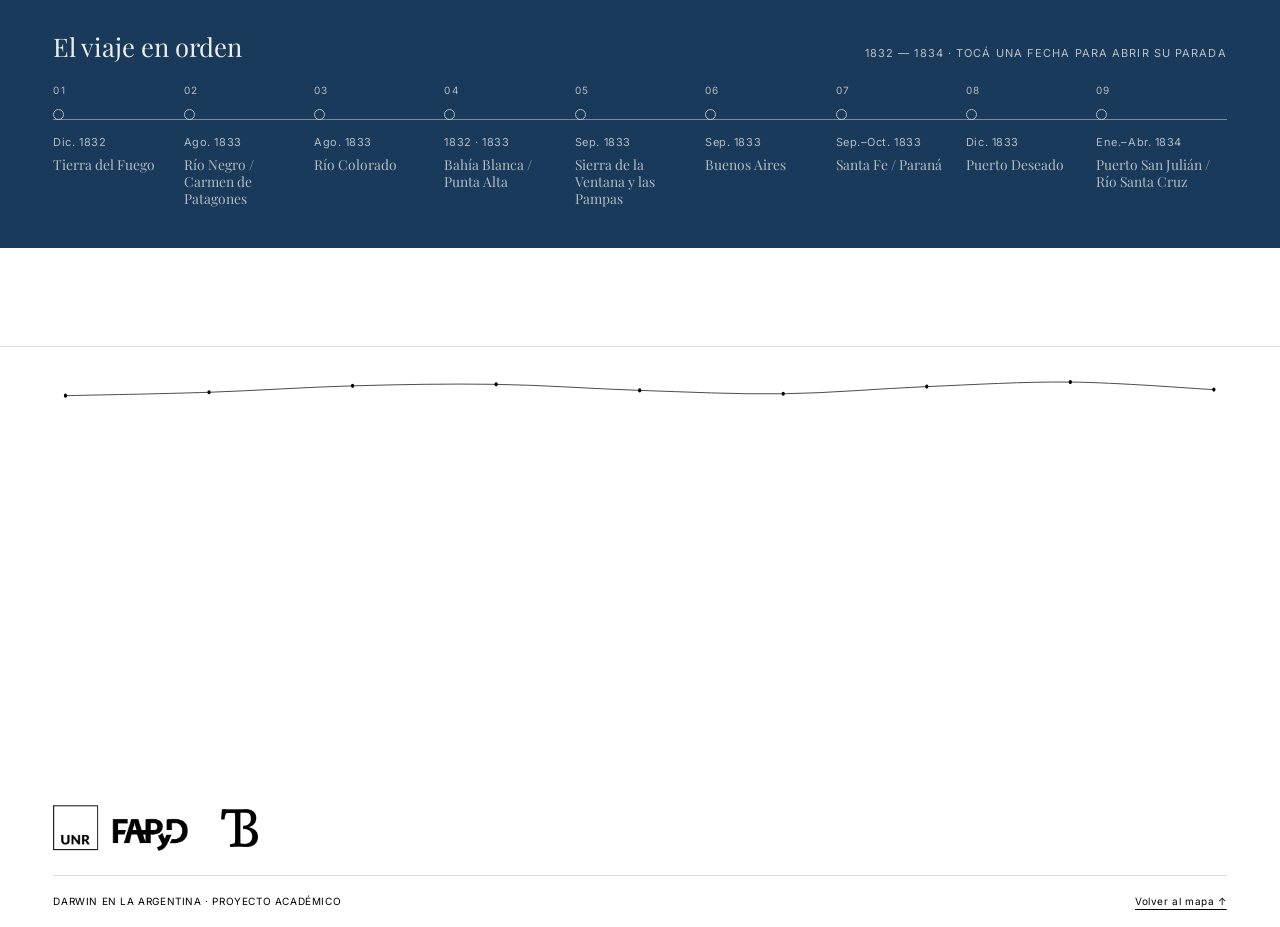
==== commit 5242708e: "Explorar: se quita la leyenda «Ilustración generada con ChatGPT» debajo de la imagen de cada tarjeta" ====
--- a/index.html
+++ b/index.html
@@ -20,15 +20,15 @@
   <meta property="og:image:height" content="630">
   <meta property="og:image:alt" content="Darwin en la Argentina: viaje, territorio y observación científica.">
   <meta name="twitter:card" content="summary_large_image">
-  <link rel="stylesheet" href="assets/fonts.css?v=202611111700">
-  <link rel="stylesheet" href="styles.css?v=202611111700">
-  <link rel="stylesheet" href="mejoras.css?v=202611111700">
-  <link rel="stylesheet" href="secciones.css?v=202611111700">
-  <link rel="stylesheet" href="herramientas.css?v=202611111700">
-  <script src="stops.js?v=202611111700" defer></script>
-  <script src="registros.js?v=202611111700" defer></script>
-  <script src="site.js?v=202611111700" defer></script>
-  <script src="app.js?v=202611111700" defer></script>
+  <link rel="stylesheet" href="assets/fonts.css?v=202611111800">
+  <link rel="stylesheet" href="styles.css?v=202611111800">
+  <link rel="stylesheet" href="mejoras.css?v=202611111800">
+  <link rel="stylesheet" href="secciones.css?v=202611111800">
+  <link rel="stylesheet" href="herramientas.css?v=202611111800">
+  <script src="stops.js?v=202611111800" defer></script>
+  <script src="registros.js?v=202611111800" defer></script>
+  <script src="site.js?v=202611111800" defer></script>
+  <script src="app.js?v=202611111800" defer></script>
 </head>
 <body>
   <a class="skip" href="#mapa">Saltar al mapa</a>
@@ -83,7 +83,6 @@
         <div class="card-scroll">
           <div class="card-copy"><h2 id="card-title" tabindex="-1"></h2><p class="editorial-label">Adaptación editorial · no es una cita textual</p><dl class="card-meta"><dt>Fecha</dt><dd id="card-date"></dd><dt>Lugar</dt><dd id="card-location"></dd></dl><div id="card-body"></div></div>
           <button type="button" class="zoomable" data-lightbox aria-label="Ampliar la ilustración"><img id="card-image" class="card-image" alt="" width="440" height="330"><span class="zoom-hint" aria-hidden="true">Ampliar ⤢</span></button>
-          <p class="adaptation">Ilustración generada con ChatGPT. Interpretación visual, no registro documental.</p>
           <div class="card-copy card-references"><p id="card-source"></p><details><summary>Sobre esta ubicación</summary><p id="card-map-note"></p></details></div>
         </div>
         <nav class="card-nav" aria-label="Recorrer las paradas"><button type="button" id="card-prev"><span aria-hidden="true">←</span><span class="card-nav-text"><small>Anterior</small><b></b></span></button><button type="button" id="card-next"><span class="card-nav-text"><small>Siguiente</small><b></b></span><span aria-hidden="true">→</span></button></nav>
